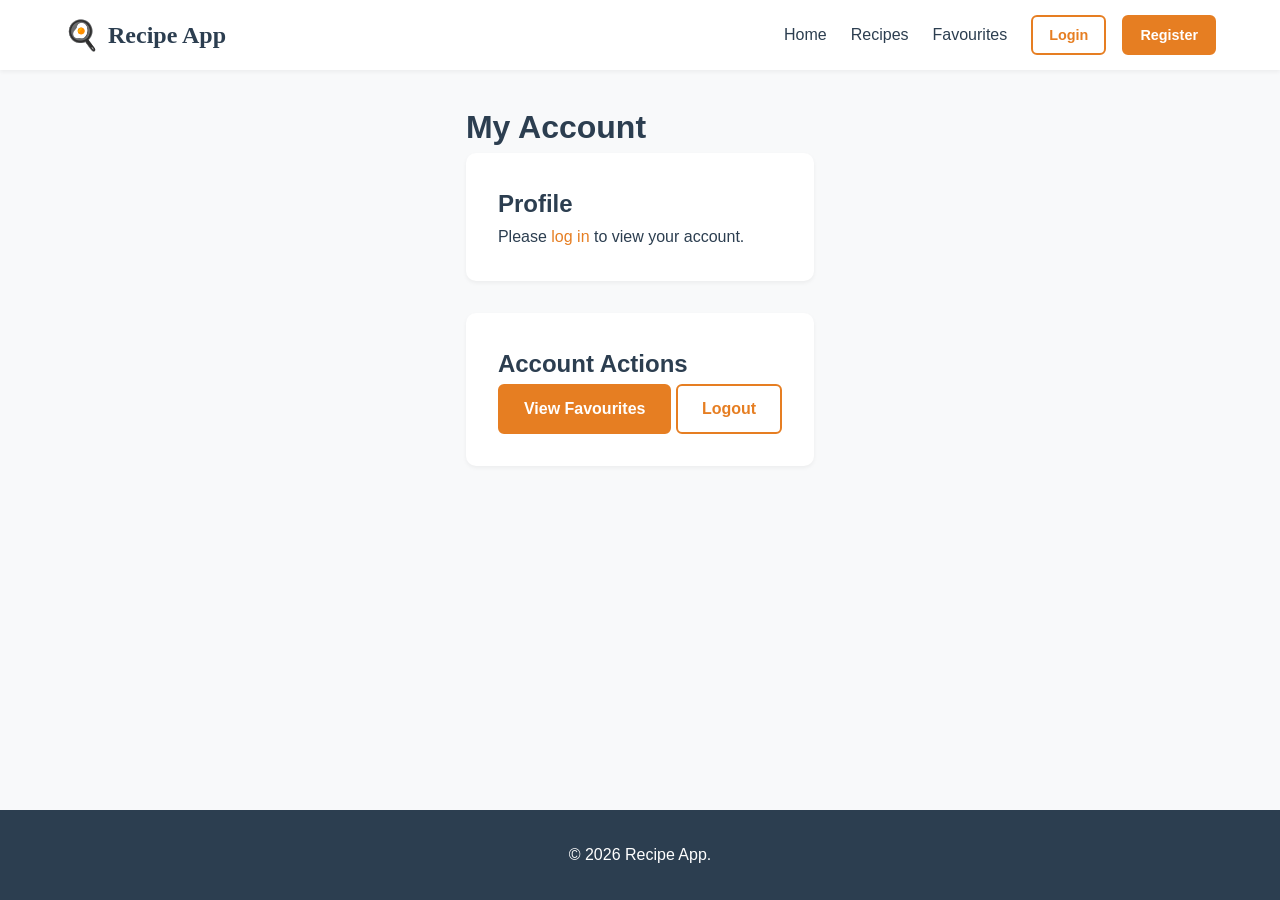
==== frontend/account.html @ 342a709a "added frontend" ====
<!DOCTYPE html>
<html lang="en">
<head>
    <meta charset="UTF-8">
    <meta name="viewport" content="width=device-width, initial-scale=1.0">
    <meta name="description" content="Your Recipe App account">
    <title>My Account - Recipe App</title>
    <link rel="stylesheet" href="css/style.css">
</head>
<body>
<a href="#main-content" class="skip-link">Skip to main content</a>

<header class="site-header" role="banner">
    <div class="container">
        <a href="index.html" class="logo">
            <span class="logo-icon">🍳</span>
            <span class="logo-text">Recipe App</span>
        </a>
        <button class="mobile-menu-btn" aria-expanded="false" aria-label="Toggle menu">☰</button>
        <nav class="main-nav">
            <a href="index.html" class="nav-link">Home</a>
            <a href="recipes.html" class="nav-link">Recipes</a>
            <a href="favourites.html" class="nav-link">Favourites</a>
            <div class="user-menu"></div>
        </nav>
    </div>
</header>

<main id="main-content" class="container" style="padding-top: var(--spacing-xl); padding-bottom: var(--spacing-xxl);">
    <h1>My Account</h1>

    <div class="card" style="padding: var(--spacing-xl); margin-bottom: var(--spacing-xl);">
        <h2>Profile</h2>
        <div id="profile-details">
            <!-- Populated by JavaScript if user is logged in -->
            <p>Please <a href="login.html">log in</a> to view your account.</p>
        </div>
    </div>

    <div class="card" style="padding: var(--spacing-xl);">
        <h2>Account Actions</h2>
        <a href="favourites.html" class="btn btn-primary">View Favourites</a>
        <button id="logout-btn" class="btn btn-outline">Logout</button>
    </div>
</main>

<footer class="site-footer" role="contentinfo">
    <div class="container">
        <p>&copy; 2026 Recipe App.</p>
    </div>
</footer>

<script src="js/app.js"></script>
<script>
    // Populate profile if logged in
    if (app.state.isAuthenticated) {
        const user = app.state.user;
        document.getElementById('profile-details').innerHTML = `
                <p><strong>Username:</strong> ${app.escapeHtml(user.username)}</p>
                <p><strong>Name:</strong> ${app.escapeHtml(user.full_name || 'Not set')}</p>
                <p><strong>Email:</strong> ${app.escapeHtml(user.email)}</p>
                <p><strong>Dietary Preference:</strong> ${app.escapeHtml(user.dietary_preference || 'None')}</p>
                <p><strong>Member since:</strong> ${app.formatDate(user.created_at || new Date())}</p>
            `;
    }
</script>
</body>
</html>
---- frontend/css/style.css ----
/* ============================================
   CSS Custom Properties (Design Tokens)
   ============================================ */
:root {
    /* Colors */
    --color-primary: #e67e22;
    --color-primary-dark: #d35400;
    --color-primary-light: #fdf2e9;
    --color-secondary: #2c3e50;
    --color-success: #27ae60;
    --color-error: #e74c3c;
    --color-warning: #f39c12;
    --color-bg: #f8f9fa;
    --color-white: #ffffff;
    --color-text: #2c3e50;
    --color-text-light: #7f8c8d;
    --color-border: #e1e8ed;

    /* Typography */
    --font-primary: -apple-system, BlinkMacSystemFont, 'Segoe UI', Roboto, Oxygen, Ubuntu, sans-serif;
    --font-heading: 'Georgia', 'Times New Roman', serif;

    /* Spacing */
    --spacing-xs: 0.25rem;
    --spacing-sm: 0.5rem;
    --spacing-md: 1rem;
    --spacing-lg: 1.5rem;
    --spacing-xl: 2rem;
    --spacing-xxl: 3rem;

    /* Shadows */
    --shadow-sm: 0 2px 4px rgba(0,0,0,0.05);
    --shadow-md: 0 4px 6px rgba(0,0,0,0.07);
    --shadow-lg: 0 10px 25px rgba(0,0,0,0.1);

    /* Border Radius */
    --radius-sm: 6px;
    --radius-md: 10px;
    --radius-lg: 16px;
    --radius-full: 50%;

    /* Transitions */
    --transition-fast: 150ms ease;
    --transition-base: 250ms ease;

    /* Layout */
    --max-width: 1200px;
    --header-height: 70px;
}

/* ============================================
   CSS Reset & Base Styles
   ============================================ */
*, *::before, *::after {
    box-sizing: border-box;
    margin: 0;
    padding: 0;
}

html {
    font-size: 16px;
    scroll-behavior: smooth;
}

body {
    font-family: var(--font-primary);
    background: var(--color-bg);
    color: var(--color-text);
    line-height: 1.6;
    min-height: 100vh;
    display: flex;
    flex-direction: column;
}

a {
    color: var(--color-primary);
    text-decoration: none;
    transition: color var(--transition-fast);
}

a:hover {
    color: var(--color-primary-dark);
}

img {
    max-width: 100%;
    height: auto;
}

/* ============================================
   Accessibility
   ============================================ */
.sr-only {
    position: absolute;
    width: 1px;
    height: 1px;
    padding: 0;
    margin: -1px;
    overflow: hidden;
    clip: rect(0,0,0,0);
    white-space: nowrap;
    border: 0;
}

.skip-link {
    position: absolute;
    top: -100%;
    left: var(--spacing-md);
    background: var(--color-secondary);
    color: var(--color-white);
    padding: var(--spacing-sm) var(--spacing-md);
    z-index: 1000;
    border-radius: 0 0 var(--radius-sm) var(--radius-sm);
    transition: top var(--transition-base);
}

.skip-link:focus {
    top: 0;
}

:focus-visible {
    outline: 3px solid var(--color-primary);
    outline-offset: 2px;
}

/* ============================================
   Layout Components
   ============================================ */
.container {
    max-width: var(--max-width);
    margin: 0 auto;
    padding: 0 var(--spacing-lg);
}

/* Header */
.site-header {
    background: var(--color-white);
    box-shadow: var(--shadow-sm);
    position: sticky;
    top: 0;
    z-index: 100;
    height: var(--header-height);
}

.site-header .container {
    display: flex;
    justify-content: space-between;
    align-items: center;
    height: 100%;
}

.logo {
    display: flex;
    align-items: center;
    gap: var(--spacing-sm);
}

.logo-icon {
    font-size: 1.8rem;
}

.logo-text {
    font-family: var(--font-heading);
    font-size: 1.5rem;
    color: var(--color-secondary);
    font-weight: 700;
}

.main-nav {
    display: flex;
    align-items: center;
    gap: var(--spacing-lg);
}

.nav-link {
    color: var(--color-text);
    font-weight: 500;
    padding: var(--spacing-sm) 0;
    position: relative;
    transition: color var(--transition-fast);
}

.nav-link:hover,
.nav-link.active {
    color: var(--color-primary);
    text-decoration: none;
}

.nav-link.active::after {
    content: '';
    position: absolute;
    bottom: -2px;
    left: 0;
    width: 100%;
    height: 3px;
    background: var(--color-primary);
    border-radius: 2px;
}

.user-menu {
    display: flex;
    align-items: center;
    gap: var(--spacing-md);
}

/* Mobile Menu */
.mobile-menu-btn {
    display: none;
    background: none;
    border: none;
    font-size: 1.5rem;
    cursor: pointer;
    padding: var(--spacing-sm);
}

/* Main Content */
.main-content {
    flex: 1;
    padding: var(--spacing-xl) 0;
}

/* Footer */
.site-footer {
    background: var(--color-secondary);
    color: var(--color-white);
    text-align: center;
    padding: var(--spacing-xl) var(--spacing-md);
    margin-top: auto;
}

.site-footer a {
    color: var(--color-primary-light);
}

/* ============================================
   Button System
   ============================================ */
.btn {
    display: inline-flex;
    align-items: center;
    justify-content: center;
    gap: var(--spacing-sm);
    padding: 0.75rem 1.5rem;
    border: 2px solid transparent;
    border-radius: var(--radius-sm);
    font-size: 1rem;
    font-weight: 600;
    cursor: pointer;
    transition: all var(--transition-fast);
    text-align: center;
    line-height: 1.4;
}

.btn:disabled {
    opacity: 0.6;
    cursor: not-allowed;
}

.btn-primary {
    background: var(--color-primary);
    color: var(--color-white);
    border-color: var(--color-primary);
}

.btn-primary:hover:not(:disabled) {
    background: var(--color-primary-dark);
    border-color: var(--color-primary-dark);
    transform: translateY(-1px);
}

.btn-secondary {
    background: var(--color-secondary);
    color: var(--color-white);
    border-color: var(--color-secondary);
}

.btn-outline {
    background: transparent;
    color: var(--color-primary);
    border-color: var(--color-primary);
}

.btn-outline:hover:not(:disabled) {
    background: var(--color-primary);
    color: var(--color-white);
}

.btn-ghost {
    background: transparent;
    color: var(--color-text);
    border-color: transparent;
}

.btn-sm {
    padding: 0.5rem 1rem;
    font-size: 0.9rem;
}

.btn-lg {
    padding: 1rem 2rem;
    font-size: 1.2rem;
}

.btn-block {
    width: 100%;
}

/* ============================================
   Form System
   ============================================ */
.form-group {
    margin-bottom: var(--spacing-lg);
}

.form-label {
    display: block;
    font-weight: 600;
    margin-bottom: var(--spacing-xs);
    color: var(--color-text);
}

.form-label-required::after {
    content: ' *';
    color: var(--color-error);
}

.form-input,
.form-select,
.form-textarea {
    width: 100%;
    padding: 0.75rem 1rem;
    border: 2px solid var(--color-border);
    border-radius: var(--radius-sm);
    font-size: 1rem;
    font-family: var(--font-primary);
    transition: border-color var(--transition-fast), box-shadow var(--transition-fast);
    background: var(--color-white);
}

.form-input:focus,
.form-select:focus,
.form-textarea:focus {
    outline: none;
    border-color: var(--color-primary);
    box-shadow: 0 0 0 3px var(--color-primary-light);
}

.form-input.error,
.form-select.error {
    border-color: var(--color-error);
}

.form-error-message {
    display: none;
    color: var(--color-error);
    font-size: 0.875rem;
    margin-top: var(--spacing-xs);
}

.form-error-message.visible {
    display: block;
}

.form-help {
    display: block;
    font-size: 0.85rem;
    color: var(--color-text-light);
    margin-top: var(--spacing-xs);
}

/* ============================================
   Cards System
   ============================================ */
.card {
    background: var(--color-white);
    border-radius: var(--radius-md);
    box-shadow: var(--shadow-sm);
    overflow: hidden;
    transition: transform var(--transition-base), box-shadow var(--transition-base);
}

.card:hover {
    transform: translateY(-4px);
    box-shadow: var(--shadow-lg);
}

.card-image {
    width: 100%;
    height: 200px;
    object-fit: cover;
    background: #e0e0e0;
}

.card-body {
    padding: var(--spacing-lg);
}

.card-title {
    font-size: 1.2rem;
    margin-bottom: var(--spacing-sm);
}

.card-title a {
    color: var(--color-secondary);
}

.card-meta {
    display: flex;
    flex-wrap: wrap;
    gap: var(--spacing-md);
    font-size: 0.9rem;
    color: var(--color-text-light);
    margin-bottom: var(--spacing-sm);
}

/* Recipe Grid */
.recipe-grid {
    display: grid;
    grid-template-columns: repeat(auto-fill, minmax(300px, 1fr));
    gap: var(--spacing-xl);
}

.recipe-list {
    display: flex;
    flex-direction: column;
    gap: var(--spacing-md);
}

.recipe-card-horizontal {
    display: grid;
    grid-template-columns: 250px 1fr;
}

.recipe-card-horizontal .card-image {
    height: 100%;
    min-height: 200px;
}

/* Difficulty Badges */
.badge {
    display: inline-block;
    padding: 0.25rem 0.75rem;
    border-radius: 20px;
    font-size: 0.8rem;
    font-weight: 600;
    text-transform: uppercase;
    letter-spacing: 0.5px;
}

.badge-easy { background: #d4edda; color: #155724; }
.badge-medium { background: #fff3cd; color: #856404; }
.badge-hard { background: #f8d7da; color: #721c24; }

/* Rating Stars */
.star-rating {
    color: #f39c12;
    font-size: 1.1rem;
}

.star-rating .empty {
    color: #ddd;
}

.rating-count {
    color: var(--color-text-light);
    font-size: 0.85rem;
    margin-left: var(--spacing-xs);
}

/* ============================================
   Alert/Toast System
   ============================================ */
.alert {
    padding: var(--spacing-md) var(--spacing-lg);
    border-radius: var(--radius-sm);
    margin-bottom: var(--spacing-lg);
    border-left: 4px solid;
}

.alert-success {
    background: #d4edda;
    border-color: var(--color-success);
    color: #155724;
}

.alert-error {
    background: #f8d7da;
    border-color: var(--color-error);
    color: #721c24;
}

.alert-info {
    background: #d1ecf1;
    border-color: #17a2b8;
    color: #0c5460;
}

.toast-container {
    position: fixed;
    bottom: var(--spacing-xl);
    right: var(--spacing-xl);
    z-index: 9999;
    display: flex;
    flex-direction: column;
    gap: var(--spacing-sm);
}

.toast {
    background: var(--color-white);
    padding: var(--spacing-md) var(--spacing-lg);
    border-radius: var(--radius-sm);
    box-shadow: var(--shadow-lg);
    border-left: 4px solid;
    animation: slideInRight 0.3s ease;
    max-width: 400px;
}

.toast-success { border-color: var(--color-success); }
.toast-error { border-color: var(--color-error); }
.toast-info { border-color: var(--color-primary); }

@keyframes slideInRight {
    from { transform: translateX(100%); opacity: 0; }
    to { transform: translateX(0); opacity: 1; }
}

/* ============================================
   Page Specific Styles
   ============================================ */

/* Hero Section */
.hero {
    background: linear-gradient(135deg, var(--color-primary-light) 0%, #fef9f3 100%);
    padding: var(--spacing-xxl) 0;
    text-align: center;
    margin-bottom: var(--spacing-xxl);
}

.hero-title {
    font-family: var(--font-heading);
    font-size: 3rem;
    color: var(--color-secondary);
    margin-bottom: var(--spacing-md);
}

.hero-subtitle {
    font-size: 1.25rem;
    color: var(--color-text-light);
    margin-bottom: var(--spacing-xl);
    max-width: 600px;
    margin-left: auto;
    margin-right: auto;
}

/* Search Section */
.search-section {
    background: var(--color-white);
    padding: var(--spacing-lg);
    border-radius: var(--radius-md);
    box-shadow: var(--shadow-sm);
    margin-bottom: var(--spacing-xl);
}

.search-form {
    display: grid;
    grid-template-columns: 1fr auto;
    gap: var(--spacing-md);
}

/* Recipe Detail */
.recipe-detail {
    display: grid;
    grid-template-columns: 1fr 350px;
    gap: var(--spacing-xl);
    align-items: start;
}

.recipe-hero-image {
    width: 100%;
    height: 400px;
    object-fit: cover;
    border-radius: var(--radius-md);
    background: #e0e0e0;
}

.recipe-info-grid {
    display: grid;
    grid-template-columns: repeat(4, 1fr);
    gap: var(--spacing-md);
    margin: var(--spacing-lg) 0;
}

.info-card {
    background: var(--color-white);
    padding: var(--spacing-md);
    text-align: center;
    border-radius: var(--radius-sm);
    box-shadow: var(--shadow-sm);
}

.info-label {
    display: block;
    font-size: 0.85rem;
    color: var(--color-text-light);
    text-transform: uppercase;
    letter-spacing: 0.5px;
}

.info-value {
    display: block;
    font-size: 1.5rem;
    font-weight: 700;
    color: var(--color-secondary);
}

/* Ingredients & Steps Sidebar */
.recipe-sidebar {
    position: sticky;
    top: calc(var(--header-height) + var(--spacing-xl));
}

.ingredients-list {
    list-style: none;
    background: var(--color-white);
    border-radius: var(--radius-md);
    box-shadow: var(--shadow-sm);
    overflow: hidden;
}

.ingredient-item {
    display: flex;
    justify-content: space-between;
    align-items: center;
    padding: var(--spacing-md) var(--spacing-lg);
    border-bottom: 1px solid var(--color-border);
}

.ingredient-item:last-child {
    border-bottom: none;
}

.ingredient-name {
    font-weight: 500;
}

.ingredient-amount {
    color: var(--color-text-light);
    font-size: 0.9rem;
}

.steps-list {
    counter-reset: step-counter;
}

.step-item {
    counter-increment: step-counter;
    padding: var(--spacing-md) 0;
    border-bottom: 1px solid var(--color-border);
    display: flex;
    gap: var(--spacing-md);
}

.step-number {
    display: flex;
    align-items: center;
    justify-content: center;
    width: 35px;
    height: 35px;
    background: var(--color-primary);
    color: var(--color-white);
    border-radius: var(--radius-full);
    font-weight: 700;
    flex-shrink: 0;
}

/* Favourite Button */
.fav-btn {
    font-size: 1.1rem;
    transition: all var(--transition-fast);
}

.fav-btn.is-favourite {
    color: #e91e63;
    border-color: #e91e63;
    background: #fce4ec;
}

/* Auth Pages */
.auth-page {
    max-width: 450px;
    margin: 0 auto;
    padding: var(--spacing-xxl) 0;
}

.auth-card {
    background: var(--color-white);
    padding: var(--spacing-xl);
    border-radius: var(--radius-md);
    box-shadow: var(--shadow-md);
}

.auth-title {
    text-align: center;
    margin-bottom: var(--spacing-xl);
    font-family: var(--font-heading);
}

/* Loading Spinner */
.spinner {
    display: inline-block;
    width: 20px;
    height: 20px;
    border: 3px solid rgba(255,255,255,0.3);
    border-radius: 50%;
    border-top-color: var(--color-white);
    animation: spin 0.6s linear infinite;
}

@keyframes spin {
    to { transform: rotate(360deg); }
}

/* Empty State */
.empty-state {
    text-align: center;
    padding: var(--spacing-xxl);
    color: var(--color-text-light);
}

.empty-state-icon {
    font-size: 4rem;
    margin-bottom: var(--spacing-md);
}

/* ============================================
   Responsive Design
   ============================================ */
@media (max-width: 1024px) {
    .recipe-detail {
        grid-template-columns: 1fr;
    }

    .recipe-sidebar {
        position: static;
    }
}

@media (max-width: 768px) {
    :root {
        --header-height: 60px;
    }

    .mobile-menu-btn {
        display: block;
    }

    .main-nav {
        display: none;
        position: absolute;
        top: var(--header-height);
        left: 0;
        right: 0;
        background: var(--color-white);
        flex-direction: column;
        padding: var(--spacing-lg);
        box-shadow: var(--shadow-md);
    }

    .main-nav.open {
        display: flex;
    }

    .hero-title {
        font-size: 2rem;
    }

    .recipe-grid {
        grid-template-columns: 1fr;
    }

    .recipe-card-horizontal {
        grid-template-columns: 1fr;
    }

    .recipe-card-horizontal .card-image {
        height: 200px;
    }

    .recipe-info-grid {
        grid-template-columns: repeat(2, 1fr);
    }

    .search-form {
        grid-template-columns: 1fr;
    }
}

@media (max-width: 480px) {
    .container {
        padding: 0 var(--spacing-md);
    }

    .recipe-info-grid {
        grid-template-columns: 1fr;
    }

    .recipe-hero-image {
        height: 250px;
    }
}
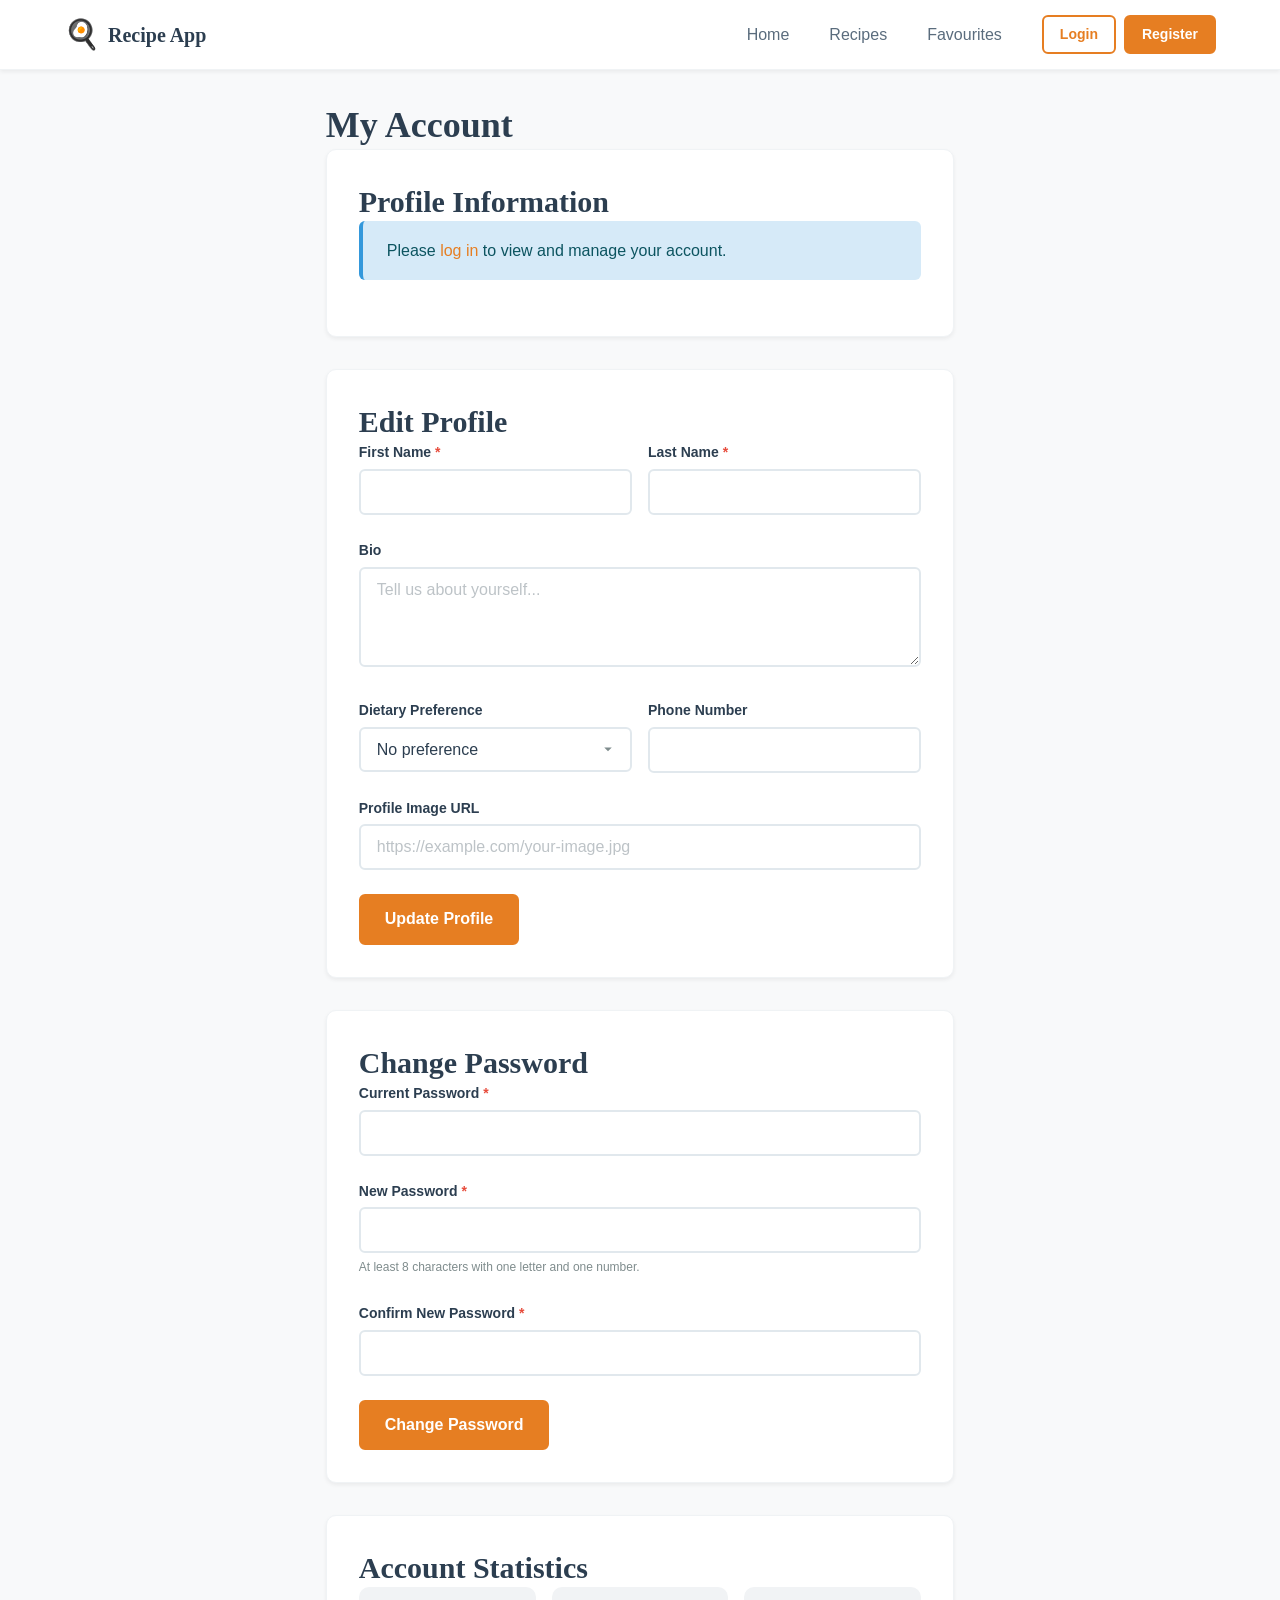
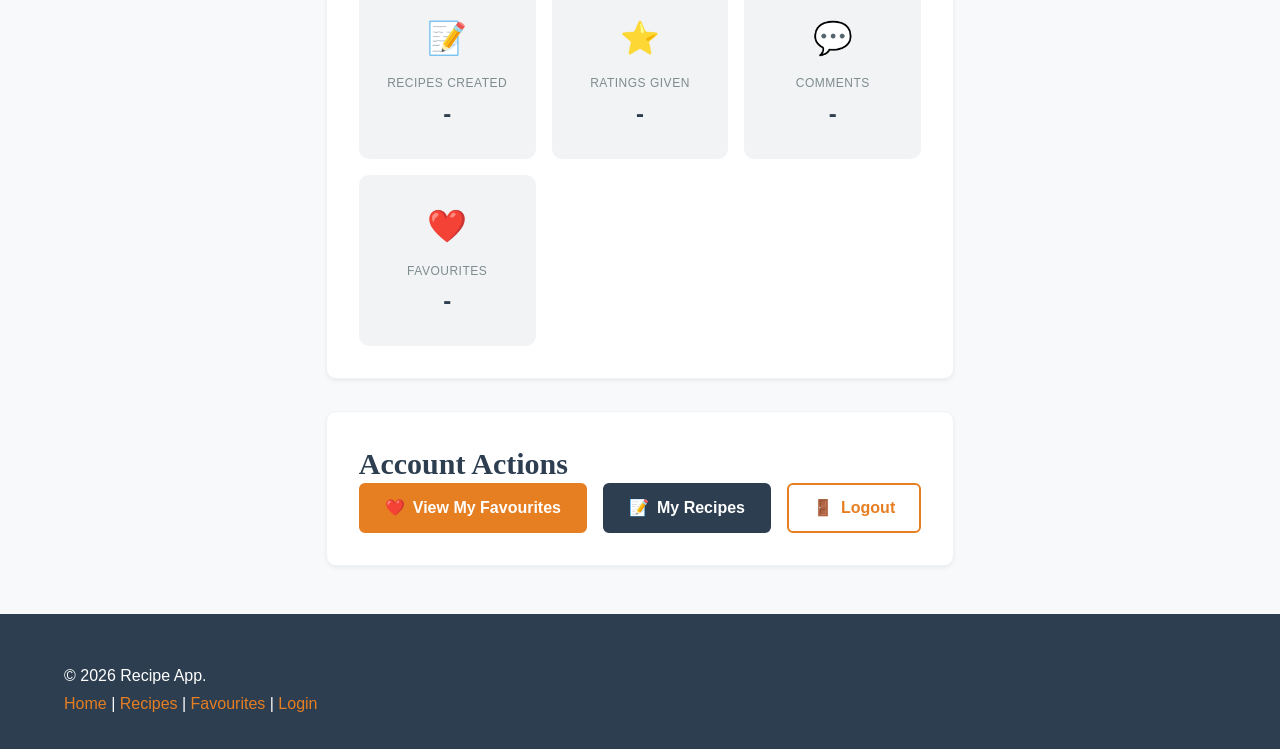
==== commit c142c647: "updated backend database and frontend modules" ====
--- a/frontend/account.html
+++ b/frontend/account.html
@@ -3,7 +3,7 @@
 <head>
     <meta charset="UTF-8">
     <meta name="viewport" content="width=device-width, initial-scale=1.0">
-    <meta name="description" content="Your Recipe App account">
+    <meta name="description" content="Manage your Recipe App account, profile, and preferences">
     <title>My Account - Recipe App</title>
     <link rel="stylesheet" href="css/style.css">
 </head>
@@ -29,40 +29,231 @@
 <main id="main-content" class="container" style="padding-top: var(--spacing-xl); padding-bottom: var(--spacing-xxl);">
     <h1>My Account</h1>
 
-    <div class="card" style="padding: var(--spacing-xl); margin-bottom: var(--spacing-xl);">
-        <h2>Profile</h2>
+    <!-- Profile Section -->
+    <section class="card" style="padding: var(--spacing-xl); margin-bottom: var(--spacing-xl);">
+        <h2>Profile Information</h2>
         <div id="profile-details">
             <!-- Populated by JavaScript if user is logged in -->
             <p>Please <a href="login.html">log in</a> to view your account.</p>
         </div>
-    </div>
-
-    <div class="card" style="padding: var(--spacing-xl);">
+    </section>
+
+    <!-- Edit Profile Form -->
+    <section class="card" style="padding: var(--spacing-xl); margin-bottom: var(--spacing-xl);">
+        <h2>Edit Profile</h2>
+        <form id="profile-form" novalidate>
+            <div class="form-row">
+                <div class="form-group">
+                    <label for="first_name" class="form-label form-label-required">First Name</label>
+                    <input type="text" id="first_name" name="first_name" class="form-input"
+                           required maxlength="50" autocomplete="given-name">
+                    <span id="first_name-error" class="form-error-message" role="alert"></span>
+                </div>
+                <div class="form-group">
+                    <label for="last_name" class="form-label form-label-required">Last Name</label>
+                    <input type="text" id="last_name" name="last_name" class="form-input"
+                           required maxlength="50" autocomplete="family-name">
+                    <span id="last_name-error" class="form-error-message" role="alert"></span>
+                </div>
+            </div>
+
+            <div class="form-group">
+                <label for="bio" class="form-label">Bio</label>
+                <textarea id="bio" name="bio" class="form-textarea" rows="4" maxlength="500"
+                          placeholder="Tell us about yourself..."></textarea>
+            </div>
+
+            <div class="form-row">
+                <div class="form-group">
+                    <label for="dietary_preference" class="form-label">Dietary Preference</label>
+                    <select id="dietary_preference" name="dietary_preference" class="form-select">
+                        <option value="None">No preference</option>
+                        <option value="Vegetarian">Vegetarian</option>
+                        <option value="Vegan">Vegan</option>
+                        <option value="Non-vegetarian">Non-vegetarian</option>
+                    </select>
+                </div>
+                <div class="form-group">
+                    <label for="phone_number" class="form-label">Phone Number</label>
+                    <input type="tel" id="phone_number" name="phone_number" class="form-input"
+                           maxlength="30" autocomplete="tel">
+                </div>
+            </div>
+
+            <div class="form-group">
+                <label for="profile_image_url" class="form-label">Profile Image URL</label>
+                <input type="url" id="profile_image_url" name="profile_image_url" class="form-input"
+                       maxlength="500" placeholder="https://example.com/your-image.jpg">
+            </div>
+
+            <button type="submit" class="btn btn-primary">Update Profile</button>
+        </form>
+    </section>
+
+    <!-- Change Password -->
+    <section class="card" style="padding: var(--spacing-xl); margin-bottom: var(--spacing-xl);">
+        <h2>Change Password</h2>
+        <form id="password-form" novalidate>
+            <div class="form-group">
+                <label for="current_password" class="form-label form-label-required">Current Password</label>
+                <input type="password" id="current_password" name="current_password" class="form-input"
+                       required autocomplete="current-password">
+                <span id="current_password-error" class="form-error-message" role="alert"></span>
+            </div>
+            <div class="form-group">
+                <label for="new_password" class="form-label form-label-required">New Password</label>
+                <input type="password" id="new_password" name="new_password" class="form-input"
+                       required minlength="8" autocomplete="new-password"
+                       aria-describedby="new-password-help">
+                <span id="new-password-help" class="form-help">At least 8 characters with one letter and one number.</span>
+                <span id="new_password-error" class="form-error-message" role="alert"></span>
+            </div>
+            <div class="form-group">
+                <label for="confirm_new_password" class="form-label form-label-required">Confirm New Password</label>
+                <input type="password" id="confirm_new_password" name="confirm_new_password" class="form-input"
+                       required autocomplete="new-password">
+                <span id="confirm_new_password-error" class="form-error-message" role="alert"></span>
+            </div>
+            <button type="submit" class="btn btn-primary">Change Password</button>
+        </form>
+    </section>
+
+    <!-- Account Stats -->
+    <section class="card" style="padding: var(--spacing-xl); margin-bottom: var(--spacing-xl);">
+        <h2>Account Statistics</h2>
+        <div id="account-stats" class="stats-grid">
+            <div class="stat-card">
+                <span class="stat-icon">📝</span>
+                <span class="stat-label">Recipes Created</span>
+                <span class="stat-value" id="stat-recipes">-</span>
+            </div>
+            <div class="stat-card">
+                <span class="stat-icon">⭐</span>
+                <span class="stat-label">Ratings Given</span>
+                <span class="stat-value" id="stat-ratings">-</span>
+            </div>
+            <div class="stat-card">
+                <span class="stat-icon">💬</span>
+                <span class="stat-label">Comments</span>
+                <span class="stat-value" id="stat-comments">-</span>
+            </div>
+            <div class="stat-card">
+                <span class="stat-icon">❤️</span>
+                <span class="stat-label">Favourites</span>
+                <span class="stat-value" id="stat-favourites">-</span>
+            </div>
+        </div>
+    </section>
+
+    <!-- Account Actions -->
+    <section class="card" style="padding: var(--spacing-xl);">
         <h2>Account Actions</h2>
-        <a href="favourites.html" class="btn btn-primary">View Favourites</a>
-        <button id="logout-btn" class="btn btn-outline">Logout</button>
-    </div>
+        <div class="action-buttons">
+            <a href="favourites.html" class="btn btn-primary">
+                <span>❤️</span> View My Favourites
+            </a>
+            <a href="recipes.html?author_id=me" class="btn btn-secondary" id="my-recipes-btn">
+                <span>📝</span> My Recipes
+            </a>
+            <button id="logout-btn" class="btn btn-outline">
+                <span>🚪</span> Logout
+            </button>
+        </div>
+    </section>
 </main>
 
 <footer class="site-footer" role="contentinfo">
     <div class="container">
-        <p>&copy; 2026 Recipe App.</p>
+        <p>&copy; <span id="current-year">2024</span> Recipe App.</p>
+        <nav aria-label="Footer navigation">
+            <a href="index.html">Home</a> |
+            <a href="recipes.html">Recipes</a> |
+            <a href="favourites.html">Favourites</a> |
+            <a href="login.html">Login</a>
+        </nav>
     </div>
 </footer>
 
 <script src="js/app.js"></script>
+<script src="js/auth.js"></script>
 <script>
-    // Populate profile if logged in
-    if (app.state.isAuthenticated) {
+    // Wait for app to initialize
+    document.addEventListener('DOMContentLoaded', async () => {
+        // Check authentication
+        if (!app.state.isAuthenticated) {
+            document.getElementById('profile-details').innerHTML = `
+                    <div class="alert alert-info">
+                        <p>Please <a href="login.html?redirect=account.html">log in</a> to view and manage your account.</p>
+                    </div>`;
+            return;
+        }
+
         const user = app.state.user;
+
+        // Populate profile details
         document.getElementById('profile-details').innerHTML = `
-                <p><strong>Username:</strong> ${app.escapeHtml(user.username)}</p>
-                <p><strong>Name:</strong> ${app.escapeHtml(user.full_name || 'Not set')}</p>
-                <p><strong>Email:</strong> ${app.escapeHtml(user.email)}</p>
-                <p><strong>Dietary Preference:</strong> ${app.escapeHtml(user.dietary_preference || 'None')}</p>
-                <p><strong>Member since:</strong> ${app.formatDate(user.created_at || new Date())}</p>
+                <div class="profile-header">
+                    <div class="profile-avatar">
+                        ${user.profile_image_url
+            ? `<img src="${app.escapeHtml(user.profile_image_url)}" alt="${app.escapeHtml(user.first_name || user.username)}" class="avatar-image">`
+            : '<span class="avatar-placeholder">👤</span>'}
+                    </div>
+                    <div class="profile-info">
+                        <h3>${app.escapeHtml(user.first_name)} ${app.escapeHtml(user.last_name)}</h3>
+                        <p class="profile-username">@${app.escapeHtml(user.username)}</p>
+                        ${user.role !== 'User' ? `<span class="badge badge-${user.role.toLowerCase()}">${user.role}</span>` : ''}
+                    </div>
+                </div>
+                <div class="profile-details-grid">
+                    <div class="detail-item">
+                        <strong>Email:</strong> ${app.escapeHtml(user.email)}
+                    </div>
+                    <div class="detail-item">
+                        <strong>Dietary Preference:</strong> ${app.escapeHtml(user.dietary_preference || 'None')}
+                    </div>
+                    <div class="detail-item">
+                        <strong>Phone:</strong> ${app.escapeHtml(user.phone_number || 'Not set')}
+                    </div>
+                    <div class="detail-item">
+                        <strong>Account Status:</strong>
+                        <span class="status-badge status-${(user.account_status || 'Active').toLowerCase()}">
+                            ${user.account_status || 'Active'}
+                        </span>
+                    </div>
+                    <div class="detail-item">
+                        <strong>Member since:</strong> ${app.formatDate(user.created_at)}
+                    </div>
+                    <div class="detail-item">
+                        <strong>Last Login:</strong> ${user.last_login ? app.formatDate(user.last_login) : 'N/A'}
+                    </div>
+                </div>
+                ${user.bio ? `<p class="profile-bio">${app.escapeHtml(user.bio)}</p>` : ''}
             `;
-    }
+
+        // Set my recipes link
+        const myRecipesBtn = document.getElementById('my-recipes-btn');
+        if (myRecipesBtn && user.id) {
+            myRecipesBtn.href = `recipes.html?author_id=${user.id}`;
+        }
+
+        // Load account stats
+        try {
+            const statsResponse = await app.apiRequest('profile.php?stats=true');
+            if (statsResponse.success) {
+                document.getElementById('stat-recipes').textContent = statsResponse.stats.recipe_count || 0;
+                document.getElementById('stat-ratings').textContent = statsResponse.stats.rating_count || 0;
+                document.getElementById('stat-comments').textContent = statsResponse.stats.comment_count || 0;
+                document.getElementById('stat-favourites').textContent = statsResponse.stats.favourite_count || 0;
+            }
+        } catch (error) {
+            console.error('Failed to load stats:', error);
+        }
+
+        // Setup password change form handler
+        if (typeof authManager !== 'undefined') {
+            authManager.setupPasswordChangeForm();
+        }
+    });
 </script>
 </body>
 </html>
--- a/frontend/css/style.css
+++ b/frontend/css/style.css
@@ -2,23 +2,60 @@
    CSS Custom Properties (Design Tokens)
    ============================================ */
 :root {
-    /* Colors */
+    /* Primary Palette */
     --color-primary: #e67e22;
     --color-primary-dark: #d35400;
+    --color-primary-darker: #a04000;
     --color-primary-light: #fdf2e9;
+    --color-primary-lighter: #fef9f5;
+
+    /* Secondary Palette */
     --color-secondary: #2c3e50;
+    --color-secondary-dark: #1a252f;
+    --color-secondary-light: #34495e;
+
+    /* Semantic Colors */
     --color-success: #27ae60;
+    --color-success-light: #d5f5e3;
     --color-error: #e74c3c;
+    --color-error-light: #fdedec;
     --color-warning: #f39c12;
+    --color-warning-light: #fef9e7;
+    --color-info: #3498db;
+    --color-info-light: #d6eaf8;
+
+    /* Neutrals */
     --color-bg: #f8f9fa;
+    --color-bg-alt: #f1f3f5;
     --color-white: #ffffff;
     --color-text: #2c3e50;
+    --color-text-medium: #5a6c7d;
     --color-text-light: #7f8c8d;
+    --color-text-lighter: #bdc3c7;
     --color-border: #e1e8ed;
+    --color-border-light: #f0f3f5;
+    --color-overlay: rgba(0, 0, 0, 0.5);
 
     /* Typography */
     --font-primary: -apple-system, BlinkMacSystemFont, 'Segoe UI', Roboto, Oxygen, Ubuntu, sans-serif;
     --font-heading: 'Georgia', 'Times New Roman', serif;
+    --font-mono: 'SF Mono', 'Fira Code', 'Fira Mono', 'Roboto Mono', monospace;
+
+    /* Font Sizes */
+    --text-xs: 0.75rem;
+    --text-sm: 0.875rem;
+    --text-base: 1rem;
+    --text-lg: 1.125rem;
+    --text-xl: 1.25rem;
+    --text-2xl: 1.5rem;
+    --text-3xl: 1.875rem;
+    --text-4xl: 2.25rem;
+
+    /* Font Weights */
+    --weight-normal: 400;
+    --weight-medium: 500;
+    --weight-semibold: 600;
+    --weight-bold: 700;
 
     /* Spacing */
     --spacing-xs: 0.25rem;
@@ -27,25 +64,34 @@
     --spacing-lg: 1.5rem;
     --spacing-xl: 2rem;
     --spacing-xxl: 3rem;
+    --spacing-3xl: 4rem;
 
     /* Shadows */
-    --shadow-sm: 0 2px 4px rgba(0,0,0,0.05);
-    --shadow-md: 0 4px 6px rgba(0,0,0,0.07);
-    --shadow-lg: 0 10px 25px rgba(0,0,0,0.1);
+    --shadow-xs: 0 1px 2px rgba(0,0,0,0.04);
+    --shadow-sm: 0 2px 4px rgba(0,0,0,0.06);
+    --shadow-md: 0 4px 8px rgba(0,0,0,0.08);
+    --shadow-lg: 0 10px 25px rgba(0,0,0,0.12);
+    --shadow-xl: 0 20px 40px rgba(0,0,0,0.15);
+    --shadow-inner: inset 0 2px 4px rgba(0,0,0,0.06);
 
     /* Border Radius */
+    --radius-xs: 4px;
     --radius-sm: 6px;
     --radius-md: 10px;
     --radius-lg: 16px;
+    --radius-xl: 24px;
     --radius-full: 50%;
 
     /* Transitions */
     --transition-fast: 150ms ease;
     --transition-base: 250ms ease;
+    --transition-slow: 350ms ease;
 
     /* Layout */
     --max-width: 1200px;
+    --max-width-narrow: 800px;
     --header-height: 70px;
+    --header-height-mobile: 60px;
 }
 
 /* ============================================
@@ -60,16 +106,19 @@
 html {
     font-size: 16px;
     scroll-behavior: smooth;
+    -webkit-text-size-adjust: 100%;
 }
 
 body {
     font-family: var(--font-primary);
     background: var(--color-bg);
     color: var(--color-text);
-    line-height: 1.6;
+    line-height: 1.7;
     min-height: 100vh;
     display: flex;
     flex-direction: column;
+    -webkit-font-smoothing: antialiased;
+    -moz-osx-font-smoothing: grayscale;
 }
 
 a {
@@ -85,7 +134,23 @@
 img {
     max-width: 100%;
     height: auto;
-}
+    display: block;
+}
+
+ul, ol {
+    list-style-position: inside;
+}
+
+h1, h2, h3, h4, h5, h6 {
+    font-family: var(--font-heading);
+    line-height: 1.3;
+    color: var(--color-secondary);
+}
+
+h1 { font-size: var(--text-4xl); }
+h2 { font-size: var(--text-3xl); }
+h3 { font-size: var(--text-2xl); }
+h4 { font-size: var(--text-xl); }
 
 /* ============================================
    Accessibility
@@ -112,6 +177,7 @@
     z-index: 1000;
     border-radius: 0 0 var(--radius-sm) var(--radius-sm);
     transition: top var(--transition-base);
+    font-weight: var(--weight-semibold);
 }
 
 .skip-link:focus {
@@ -121,6 +187,16 @@
 :focus-visible {
     outline: 3px solid var(--color-primary);
     outline-offset: 2px;
+}
+
+/* Reduced motion preference */
+@media (prefers-reduced-motion: reduce) {
+    *, *::before, *::after {
+        animation-duration: 0.01ms !important;
+        animation-iteration-count: 1 !important;
+        transition-duration: 0.01ms !important;
+        scroll-behavior: auto !important;
+    }
 }
 
 /* ============================================
@@ -132,7 +208,56 @@
     padding: 0 var(--spacing-lg);
 }
 
-/* Header */
+.container-narrow {
+    max-width: var(--max-width-narrow);
+    margin: 0 auto;
+    padding: 0 var(--spacing-lg);
+}
+
+.section-spacing {
+    padding: var(--spacing-xxl) 0;
+}
+
+.section-header {
+    display: flex;
+    justify-content: space-between;
+    align-items: center;
+    margin-bottom: var(--spacing-xl);
+}
+
+.section-header h2 {
+    margin-bottom: 0;
+}
+
+.section-subtitle {
+    color: var(--color-text-light);
+    font-size: var(--text-base);
+    display: block;
+    margin-top: var(--spacing-xs);
+}
+
+.see-all-link {
+    font-weight: var(--weight-semibold);
+    font-size: var(--text-sm);
+}
+
+/* Page Header */
+.page-header {
+    display: flex;
+    justify-content: space-between;
+    align-items: center;
+    margin-bottom: var(--spacing-xl);
+    flex-wrap: wrap;
+    gap: var(--spacing-md);
+}
+
+.page-header h1 {
+    margin-bottom: 0;
+}
+
+/* ============================================
+   Header & Navigation
+   ============================================ */
 .site-header {
     background: var(--color-white);
     box-shadow: var(--shadow-sm);
@@ -140,6 +265,7 @@
     top: 0;
     z-index: 100;
     height: var(--header-height);
+    border-bottom: 1px solid var(--color-border-light);
 }
 
 .site-header .container {
@@ -153,55 +279,196 @@
     display: flex;
     align-items: center;
     gap: var(--spacing-sm);
+    text-decoration: none;
+    color: var(--color-secondary);
+}
+
+.logo:hover {
+    color: var(--color-secondary);
+    text-decoration: none;
 }
 
 .logo-icon {
     font-size: 1.8rem;
+    line-height: 1;
 }
 
 .logo-text {
     font-family: var(--font-heading);
-    font-size: 1.5rem;
-    color: var(--color-secondary);
-    font-weight: 700;
-}
-
+    font-size: var(--text-xl);
+    font-weight: var(--weight-bold);
+}
+
+/* Main Navigation */
 .main-nav {
     display: flex;
     align-items: center;
-    gap: var(--spacing-lg);
+    gap: var(--spacing-sm);
 }
 
 .nav-link {
-    color: var(--color-text);
-    font-weight: 500;
-    padding: var(--spacing-sm) 0;
+    color: var(--color-text-medium);
+    font-weight: var(--weight-medium);
+    padding: var(--spacing-sm) var(--spacing-md);
     position: relative;
     transition: color var(--transition-fast);
-}
-
-.nav-link:hover,
+    border-radius: var(--radius-sm);
+    white-space: nowrap;
+}
+
+.nav-link:hover {
+    color: var(--color-primary);
+    text-decoration: none;
+    background: var(--color-primary-light);
+}
+
 .nav-link.active {
     color: var(--color-primary);
-    text-decoration: none;
+    font-weight: var(--weight-semibold);
 }
 
 .nav-link.active::after {
     content: '';
     position: absolute;
     bottom: -2px;
-    left: 0;
-    width: 100%;
+    left: 50%;
+    transform: translateX(-50%);
+    width: 60%;
     height: 3px;
     background: var(--color-primary);
     border-radius: 2px;
 }
 
+/* User Menu */
 .user-menu {
     display: flex;
     align-items: center;
-    gap: var(--spacing-md);
-}
+    gap: var(--spacing-sm);
+    margin-left: var(--spacing-md);
+}
+
+/* User Dropdown */
+.user-dropdown {
+    position: relative;
+}
+
+.user-dropdown-btn {
+    display: flex;
+    align-items: center;
+    gap: var(--spacing-sm);
+    background: none;
+    border: none;
+    cursor: pointer;
+    font-family: var(--font-primary);
+    font-size: var(--text-base);
+    color: var(--color-text);
+    padding: var(--spacing-sm) var(--spacing-md);
+    border-radius: var(--radius-sm);
+    transition: background var(--transition-fast);
+}
+
+.user-dropdown-btn:hover {
+    background: var(--color-bg-alt);
+}
+
+.user-avatar {
+    width: 32px;
+    height: 32px;
+    border-radius: var(--radius-full);
+    background: var(--color-primary-light);
+    display: flex;
+    align-items: center;
+    justify-content: center;
+    font-size: 1.2rem;
+    overflow: hidden;
+}
+
+.user-avatar img {
+    width: 100%;
+    height: 100%;
+    object-fit: cover;
+}
+
+.avatar-placeholder {
+    font-size: 1.5rem;
+}
+
+.user-dropdown-menu {
+    display: none;
+    position: absolute;
+    top: 100%;
+    right: 0;
+    min-width: 220px;
+    background: var(--color-white);
+    border-radius: var(--radius-md);
+    box-shadow: var(--shadow-lg);
+    border: 1px solid var(--color-border);
+    padding: var(--spacing-sm);
+    z-index: 200;
+    margin-top: var(--spacing-sm);
+}
+
+.user-dropdown-menu.open {
+    display: block;
+    animation: fadeInDown 0.2s ease;
+}
+
+.user-dropdown-menu a,
+.user-dropdown-menu button {
+    display: flex;
+    align-items: center;
+    gap: var(--spacing-sm);
+    width: 100%;
+    padding: var(--spacing-sm) var(--spacing-md);
+    border: none;
+    background: none;
+    color: var(--color-text);
+    font-size: var(--text-sm);
+    cursor: pointer;
+    border-radius: var(--radius-xs);
+    transition: background var(--transition-fast);
+    text-align: left;
+}
+
+.user-dropdown-menu a:hover,
+.user-dropdown-menu button:hover {
+    background: var(--color-bg-alt);
+    color: var(--color-primary);
+    text-decoration: none;
+}
+
+.user-dropdown-menu hr {
+    border: none;
+    border-top: 1px solid var(--color-border);
+    margin: var(--spacing-xs) 0;
+}
+
+.dropdown-item.logout-item {
+    color: var(--color-error);
+}
+
+/* Badges */
+.badge {
+    display: inline-block;
+    padding: 0.2rem 0.6rem;
+    border-radius: 20px;
+    font-size: 0.7rem;
+    font-weight: var(--weight-bold);
+    text-transform: uppercase;
+    letter-spacing: 0.5px;
+    vertical-align: middle;
+}
+
+.badge-easy { background: #d4edda; color: #155724; }
+.badge-medium { background: #fff3cd; color: #856404; }
+.badge-hard { background: #f8d7da; color: #721c24; }
+
+.badge-admin { background: #f8d7da; color: #721c24; }
+.badge-moderator { background: #fff3cd; color: #856404; }
+.badge-chef { background: #d1ecf1; color: #0c5460; }
+.badge-user { background: #e8e8e8; color: #555; }
+
+.badge-featured { background: #fff3cd; color: #856404; font-size: 0.75rem; }
 
 /* Mobile Menu */
 .mobile-menu-btn {
@@ -211,25 +478,65 @@
     font-size: 1.5rem;
     cursor: pointer;
     padding: var(--spacing-sm);
+    color: var(--color-text);
+    line-height: 1;
 }
 
 /* Main Content */
-.main-content {
+main {
     flex: 1;
-    padding: var(--spacing-xl) 0;
-}
-
-/* Footer */
+}
+
+/* ============================================
+   Footer
+   ============================================ */
 .site-footer {
     background: var(--color-secondary);
     color: var(--color-white);
+    padding: var(--spacing-xxl) var(--spacing-md) var(--spacing-xl);
+    margin-top: auto;
+}
+
+.footer-content {
+    display: grid;
+    grid-template-columns: 2fr 1fr 1fr;
+    gap: var(--spacing-xl);
+    margin-bottom: var(--spacing-xl);
+}
+
+.footer-section h4 {
+    color: var(--color-white);
+    margin-bottom: var(--spacing-md);
+    font-family: var(--font-heading);
+}
+
+.footer-section p {
+    color: var(--color-text-lighter);
+    font-size: var(--text-sm);
+}
+
+.footer-section nav {
+    display: flex;
+    flex-direction: column;
+    gap: var(--spacing-xs);
+}
+
+.footer-section a {
+    color: var(--color-text-lighter);
+    font-size: var(--text-sm);
+    transition: color var(--transition-fast);
+}
+
+.footer-section a:hover {
+    color: var(--color-primary-light);
+}
+
+.footer-bottom {
+    border-top: 1px solid rgba(255,255,255,0.1);
+    padding-top: var(--spacing-lg);
     text-align: center;
-    padding: var(--spacing-xl) var(--spacing-md);
-    margin-top: auto;
-}
-
-.site-footer a {
-    color: var(--color-primary-light);
+    color: var(--color-text-lighter);
+    font-size: var(--text-sm);
 }
 
 /* ============================================
@@ -243,17 +550,21 @@
     padding: 0.75rem 1.5rem;
     border: 2px solid transparent;
     border-radius: var(--radius-sm);
-    font-size: 1rem;
-    font-weight: 600;
+    font-size: var(--text-base);
+    font-weight: var(--weight-semibold);
     cursor: pointer;
     transition: all var(--transition-fast);
     text-align: center;
     line-height: 1.4;
+    font-family: var(--font-primary);
+    text-decoration: none;
+    white-space: nowrap;
 }
 
 .btn:disabled {
     opacity: 0.6;
     cursor: not-allowed;
+    pointer-events: none;
 }
 
 .btn-primary {
@@ -266,6 +577,14 @@
     background: var(--color-primary-dark);
     border-color: var(--color-primary-dark);
     transform: translateY(-1px);
+    box-shadow: var(--shadow-md);
+    color: var(--color-white);
+    text-decoration: none;
+}
+
+.btn-primary:active:not(:disabled) {
+    transform: translateY(0);
+    box-shadow: var(--shadow-sm);
 }
 
 .btn-secondary {
@@ -274,6 +593,13 @@
     border-color: var(--color-secondary);
 }
 
+.btn-secondary:hover:not(:disabled) {
+    background: var(--color-secondary-dark);
+    border-color: var(--color-secondary-dark);
+    color: var(--color-white);
+    text-decoration: none;
+}
+
 .btn-outline {
     background: transparent;
     color: var(--color-primary);
@@ -283,40 +609,78 @@
 .btn-outline:hover:not(:disabled) {
     background: var(--color-primary);
     color: var(--color-white);
+    text-decoration: none;
 }
 
 .btn-ghost {
     background: transparent;
+    color: var(--color-text-medium);
+    border-color: transparent;
+}
+
+.btn-ghost:hover:not(:disabled) {
+    background: var(--color-bg-alt);
     color: var(--color-text);
-    border-color: transparent;
+    text-decoration: none;
+}
+
+.btn-danger {
+    background: var(--color-error);
+    color: var(--color-white);
+    border-color: var(--color-error);
+}
+
+.btn-danger:hover:not(:disabled) {
+    background: #c0392b;
+    border-color: #c0392b;
+    color: var(--color-white);
 }
 
 .btn-sm {
     padding: 0.5rem 1rem;
-    font-size: 0.9rem;
+    font-size: var(--text-sm);
 }
 
 .btn-lg {
     padding: 1rem 2rem;
-    font-size: 1.2rem;
+    font-size: var(--text-lg);
 }
 
 .btn-block {
     width: 100%;
+    display: flex;
+}
+
+.btn-icon {
+    padding: 0.5rem;
+    border-radius: var(--radius-full);
 }
 
 /* ============================================
    Form System
    ============================================ */
+.form-row {
+    display: grid;
+    grid-template-columns: 1fr 1fr;
+    gap: var(--spacing-md);
+}
+
+@media (max-width: 480px) {
+    .form-row {
+        grid-template-columns: 1fr;
+    }
+}
+
 .form-group {
     margin-bottom: var(--spacing-lg);
 }
 
 .form-label {
     display: block;
-    font-weight: 600;
+    font-weight: var(--weight-semibold);
     margin-bottom: var(--spacing-xs);
     color: var(--color-text);
+    font-size: var(--text-sm);
 }
 
 .form-label-required::after {
@@ -331,10 +695,22 @@
     padding: 0.75rem 1rem;
     border: 2px solid var(--color-border);
     border-radius: var(--radius-sm);
-    font-size: 1rem;
+    font-size: var(--text-base);
     font-family: var(--font-primary);
     transition: border-color var(--transition-fast), box-shadow var(--transition-fast);
     background: var(--color-white);
+    color: var(--color-text);
+}
+
+.form-input::placeholder,
+.form-textarea::placeholder {
+    color: var(--color-text-lighter);
+}
+
+.form-input:hover,
+.form-select:hover,
+.form-textarea:hover {
+    border-color: var(--color-text-lighter);
 }
 
 .form-input:focus,
@@ -346,26 +722,131 @@
 }
 
 .form-input.error,
-.form-select.error {
+.form-select.error,
+.form-textarea.error {
     border-color: var(--color-error);
+    background: var(--color-error-light);
+}
+
+.form-input.success {
+    border-color: var(--color-success);
+    background: var(--color-success-light);
+}
+
+.form-textarea {
+    min-height: 100px;
+    resize: vertical;
+}
+
+.form-select {
+    cursor: pointer;
+    appearance: none;
+    background-image: url("data:image/svg+xml,%3Csvg xmlns='http://www.w3.org/2000/svg' width='12' height='12' fill='%237f8c8d' viewBox='0 0 16 16'%3E%3Cpath d='M8 11L3 6h10z'/%3E%3C/svg%3E");
+    background-repeat: no-repeat;
+    background-position: right 1rem center;
+    padding-right: 2.5rem;
 }
 
 .form-error-message {
     display: none;
     color: var(--color-error);
-    font-size: 0.875rem;
+    font-size: var(--text-xs);
     margin-top: var(--spacing-xs);
+    font-weight: var(--weight-medium);
 }
 
 .form-error-message.visible {
     display: block;
+    animation: fadeIn 0.2s ease;
 }
 
 .form-help {
     display: block;
-    font-size: 0.85rem;
+    font-size: var(--text-xs);
     color: var(--color-text-light);
     margin-top: var(--spacing-xs);
+}
+
+.form-summary {
+    margin-bottom: var(--spacing-lg);
+    animation: slideDown 0.3s ease;
+}
+
+/* Checkbox & Radio Labels */
+.checkbox-label {
+    display: flex;
+    align-items: center;
+    gap: var(--spacing-sm);
+    cursor: pointer;
+    font-size: var(--text-sm);
+}
+
+.checkbox-label input[type="checkbox"],
+.checkbox-label input[type="radio"] {
+    width: 18px;
+    height: 18px;
+    cursor: pointer;
+    accent-color: var(--color-primary);
+}
+
+.checkbox-grid {
+    display: grid;
+    grid-template-columns: repeat(auto-fill, minmax(180px, 1fr));
+    gap: var(--spacing-sm);
+}
+
+/* Form Options */
+.form-options {
+    display: flex;
+    justify-content: space-between;
+    align-items: center;
+}
+
+.forgot-password {
+    font-size: var(--text-sm);
+    color: var(--color-text-light);
+}
+
+/* Search Input Group */
+.search-input-group {
+    display: flex;
+    gap: var(--spacing-sm);
+    margin-bottom: var(--spacing-md);
+}
+
+.search-input-lg {
+    font-size: var(--text-lg);
+    padding: 1rem 1.5rem;
+}
+
+/* Search Filters */
+.search-filters {
+    display: flex;
+    flex-wrap: wrap;
+    gap: var(--spacing-sm);
+    margin-top: var(--spacing-md);
+}
+
+.filter-group {
+    flex: 1;
+    min-width: 150px;
+}
+
+.filter-label {
+    display: block;
+    font-size: var(--text-xs);
+    font-weight: var(--weight-semibold);
+    color: var(--color-text-light);
+    margin-bottom: var(--spacing-xs);
+    text-transform: uppercase;
+    letter-spacing: 0.5px;
+}
+
+.filter-actions {
+    display: flex;
+    gap: var(--spacing-sm);
+    margin-top: var(--spacing-md);
+    justify-content: flex-end;
 }
 
 /* ============================================
@@ -377,18 +858,34 @@
     box-shadow: var(--shadow-sm);
     overflow: hidden;
     transition: transform var(--transition-base), box-shadow var(--transition-base);
+    border: 1px solid var(--color-border-light);
 }
 
 .card:hover {
-    transform: translateY(-4px);
-    box-shadow: var(--shadow-lg);
+    transform: translateY(-2px);
+    box-shadow: var(--shadow-md);
 }
 
 .card-image {
     width: 100%;
     height: 200px;
-    object-fit: cover;
-    background: #e0e0e0;
+    background-size: cover;
+    background-position: center;
+    background-color: var(--color-bg-alt);
+    position: relative;
+}
+
+.card-image-link {
+    display: block;
+    overflow: hidden;
+}
+
+.card-image-link .card-image {
+    transition: transform var(--transition-slow);
+}
+
+.card-image-link:hover .card-image {
+    transform: scale(1.05);
 }
 
 .card-body {
@@ -396,21 +893,37 @@
 }
 
 .card-title {
-    font-size: 1.2rem;
+    font-size: var(--text-lg);
     margin-bottom: var(--spacing-sm);
+    font-family: var(--font-heading);
 }
 
 .card-title a {
     color: var(--color-secondary);
 }
 
+.card-title a:hover {
+    color: var(--color-primary);
+    text-decoration: none;
+}
+
 .card-meta {
     display: flex;
     flex-wrap: wrap;
-    gap: var(--spacing-md);
-    font-size: 0.9rem;
+    gap: var(--spacing-sm);
+    font-size: var(--text-sm);
     color: var(--color-text-light);
     margin-bottom: var(--spacing-sm);
+    align-items: center;
+}
+
+.card-footer {
+    display: flex;
+    justify-content: space-between;
+    align-items: center;
+    margin-top: var(--spacing-md);
+    padding-top: var(--spacing-md);
+    border-top: 1px solid var(--color-border-light);
 }
 
 /* Recipe Grid */
@@ -436,39 +949,126 @@
     min-height: 200px;
 }
 
-/* Difficulty Badges */
-.badge {
-    display: inline-block;
+.recipe-card-compact .card-image {
+    height: 160px;
+}
+
+.recipe-card-compact .card-body {
+    padding: var(--spacing-md);
+}
+
+/* Featured Badge */
+.featured-badge {
+    position: absolute;
+    top: var(--spacing-sm);
+    right: var(--spacing-sm);
+    background: var(--color-warning);
+    color: var(--color-white);
     padding: 0.25rem 0.75rem;
-    border-radius: 20px;
-    font-size: 0.8rem;
-    font-weight: 600;
-    text-transform: uppercase;
-    letter-spacing: 0.5px;
-}
-
-.badge-easy { background: #d4edda; color: #155724; }
-.badge-medium { background: #fff3cd; color: #856404; }
-.badge-hard { background: #f8d7da; color: #721c24; }
-
-/* Rating Stars */
+    border-radius: var(--radius-xl);
+    font-size: var(--text-xs);
+    font-weight: var(--weight-bold);
+}
+
+.fav-indicator {
+    color: #e91e63;
+    font-size: 1.2rem;
+}
+
+/* ============================================
+   Star Rating Styles
+   ============================================ */
 .star-rating {
     color: #f39c12;
     font-size: 1.1rem;
-}
-
-.star-rating .empty {
-    color: #ddd;
+    letter-spacing: 1px;
+}
+
+.star-rating-container {
+    margin-bottom: var(--spacing-sm);
 }
 
 .rating-count {
     color: var(--color-text-light);
-    font-size: 0.85rem;
+    font-size: var(--text-sm);
     margin-left: var(--spacing-xs);
 }
 
-/* ============================================
-   Alert/Toast System
+.no-ratings {
+    font-size: var(--text-sm);
+    color: var(--color-text-lighter);
+    margin-bottom: var(--spacing-sm);
+}
+
+/* Star Rating Input */
+.stars-input {
+    display: flex;
+    flex-direction: row-reverse;
+    gap: 2px;
+}
+
+.stars-input input {
+    display: none;
+}
+
+.stars-input label {
+    font-size: 2rem;
+    color: var(--color-border);
+    cursor: pointer;
+    transition: color var(--transition-fast);
+}
+
+.stars-input label:hover,
+.stars-input label:hover ~ label,
+.stars-input input:checked ~ label {
+    color: #f39c12;
+}
+
+/* Rating Display */
+.rating-display {
+    display: flex;
+    align-items: center;
+    gap: var(--spacing-sm);
+    margin-bottom: var(--spacing-md);
+}
+
+.rating-number {
+    font-size: 2.5rem;
+    font-weight: var(--weight-bold);
+    color: var(--color-secondary);
+    line-height: 1;
+}
+
+/* Rating Breakdown Bars */
+.rating-breakdown {
+    margin-top: var(--spacing-md);
+}
+
+.rating-bar {
+    display: flex;
+    align-items: center;
+    gap: var(--spacing-sm);
+    margin-bottom: var(--spacing-xs);
+    font-size: var(--text-sm);
+}
+
+.rating-bar .bar {
+    flex: 1;
+    height: 8px;
+    background: var(--color-bg-alt);
+    border-radius: var(--radius-xs);
+    overflow: hidden;
+}
+
+.rating-bar .bar-fill {
+    height: 100%;
+    background: #f39c12;
+    border-radius: var(--radius-xs);
+    transition: width var(--transition-slow);
+}
+
+/* ============================================
+   Alert & Toast System
    ============================================ */
 .alert {
     padding: var(--spacing-md) var(--spacing-lg);
@@ -478,23 +1078,30 @@
 }
 
 .alert-success {
-    background: #d4edda;
+    background: var(--color-success-light);
     border-color: var(--color-success);
     color: #155724;
 }
 
 .alert-error {
-    background: #f8d7da;
+    background: var(--color-error-light);
     border-color: var(--color-error);
     color: #721c24;
 }
 
 .alert-info {
-    background: #d1ecf1;
-    border-color: #17a2b8;
+    background: var(--color-info-light);
+    border-color: var(--color-info);
     color: #0c5460;
 }
 
+.alert-warning {
+    background: var(--color-warning-light);
+    border-color: var(--color-warning);
+    color: #856404;
+}
+
+/* Toast Container */
 .toast-container {
     position: fixed;
     bottom: var(--spacing-xl);
@@ -503,6 +1110,7 @@
     display: flex;
     flex-direction: column;
     gap: var(--spacing-sm);
+    max-width: 400px;
 }
 
 .toast {
@@ -512,82 +1120,334 @@
     box-shadow: var(--shadow-lg);
     border-left: 4px solid;
     animation: slideInRight 0.3s ease;
-    max-width: 400px;
+    display: flex;
+    align-items: center;
+    gap: var(--spacing-sm);
+    opacity: 0;
+    transform: translateX(100%);
+    transition: all var(--transition-base);
+}
+
+.toast-visible {
+    opacity: 1;
+    transform: translateX(0);
 }
 
 .toast-success { border-color: var(--color-success); }
 .toast-error { border-color: var(--color-error); }
-.toast-info { border-color: var(--color-primary); }
-
-@keyframes slideInRight {
-    from { transform: translateX(100%); opacity: 0; }
-    to { transform: translateX(0); opacity: 1; }
-}
-
-/* ============================================
-   Page Specific Styles
-   ============================================ */
-
-/* Hero Section */
+.toast-warning { border-color: var(--color-warning); }
+.toast-info { border-color: var(--color-info); }
+
+.toast-icon { font-size: 1.2rem; flex-shrink: 0; }
+.toast-message { flex: 1; font-size: var(--text-sm); }
+.toast-close {
+    background: none; border: none; cursor: pointer;
+    font-size: 1.2rem; color: var(--color-text-light);
+    padding: 0; line-height: 1;
+}
+
+/* ============================================
+   Loading States
+   ============================================ */
+.loading-state {
+    text-align: center;
+    padding: var(--spacing-xxl);
+    color: var(--color-text-light);
+}
+
+.spinner {
+    display: inline-block;
+    width: 40px;
+    height: 40px;
+    border: 4px solid var(--color-border);
+    border-radius: 50%;
+    border-top-color: var(--color-primary);
+    animation: spin 0.8s linear infinite;
+    margin-bottom: var(--spacing-md);
+}
+
+.spinner-sm {
+    width: 20px;
+    height: 20px;
+    border-width: 2px;
+}
+
+.spinner-white {
+    border-color: rgba(255,255,255,0.3);
+    border-top-color: var(--color-white);
+}
+
+/* ============================================
+   Empty & Error States
+   ============================================ */
+.empty-state {
+    text-align: center;
+    padding: var(--spacing-3xl) var(--spacing-xl);
+    color: var(--color-text-light);
+}
+
+.empty-state-icon {
+    font-size: 4rem;
+    margin-bottom: var(--spacing-lg);
+    display: block;
+}
+
+.empty-state h3 {
+    margin-bottom: var(--spacing-sm);
+    color: var(--color-text-medium);
+}
+
+.empty-state p {
+    margin-bottom: var(--spacing-lg);
+}
+
+/* ============================================
+   Modal System
+   ============================================ */
+.modal-overlay {
+    position: fixed;
+    inset: 0;
+    background: var(--color-overlay);
+    display: flex;
+    align-items: center;
+    justify-content: center;
+    z-index: 9999;
+    animation: fadeIn 0.2s ease;
+}
+
+.modal-content {
+    background: var(--color-white);
+    border-radius: var(--radius-lg);
+    box-shadow: var(--shadow-xl);
+    max-width: 600px;
+    width: 90%;
+    max-height: 90vh;
+    overflow-y: auto;
+    animation: slideUp 0.3s ease;
+}
+
+.modal-header {
+    display: flex;
+    justify-content: space-between;
+    align-items: center;
+    padding: var(--spacing-lg);
+    border-bottom: 1px solid var(--color-border);
+}
+
+.modal-title {
+    font-size: var(--text-xl);
+    margin: 0;
+}
+
+.modal-close {
+    background: none;
+    border: none;
+    font-size: 1.5rem;
+    cursor: pointer;
+    color: var(--color-text-light);
+    padding: var(--spacing-xs);
+    line-height: 1;
+}
+
+.modal-body {
+    padding: var(--spacing-lg);
+}
+
+.modal-footer {
+    display: flex;
+    justify-content: flex-end;
+    gap: var(--spacing-sm);
+    padding: var(--spacing-lg);
+    border-top: 1px solid var(--color-border);
+}
+
+/* ============================================
+   Hero Section
+   ============================================ */
 .hero {
-    background: linear-gradient(135deg, var(--color-primary-light) 0%, #fef9f3 100%);
-    padding: var(--spacing-xxl) 0;
+    background: linear-gradient(135deg, var(--color-primary-light) 0%, #fef9f3 50%, var(--color-white) 100%);
+    padding: var(--spacing-3xl) 0;
     text-align: center;
     margin-bottom: var(--spacing-xxl);
+    border-bottom: 1px solid var(--color-border-light);
 }
 
 .hero-title {
     font-family: var(--font-heading);
-    font-size: 3rem;
+    font-size: 3.5rem;
     color: var(--color-secondary);
     margin-bottom: var(--spacing-md);
+    line-height: 1.2;
 }
 
 .hero-subtitle {
-    font-size: 1.25rem;
-    color: var(--color-text-light);
+    font-size: var(--text-xl);
+    color: var(--color-text-medium);
     margin-bottom: var(--spacing-xl);
     max-width: 600px;
     margin-left: auto;
     margin-right: auto;
 }
 
-/* Search Section */
-.search-section {
+.hero-search {
+    max-width: 600px;
+    margin: 0 auto var(--spacing-lg);
+    position: relative;
+}
+
+.hero-search-input {
+    font-size: var(--text-lg);
+    padding: 1rem 1.5rem;
+    border-radius: var(--radius-lg);
+}
+
+.hero-links {
+    display: flex;
+    gap: var(--spacing-md);
+    justify-content: center;
+    flex-wrap: wrap;
+}
+
+/* Search Suggestions Dropdown */
+.search-suggestions {
+    position: absolute;
+    top: 100%;
+    left: 0;
+    right: 0;
     background: var(--color-white);
-    padding: var(--spacing-lg);
-    border-radius: var(--radius-md);
-    box-shadow: var(--shadow-sm);
+    border: 1px solid var(--color-border);
+    border-radius: 0 0 var(--radius-md) var(--radius-md);
+    box-shadow: var(--shadow-lg);
+    z-index: 50;
+    max-height: 300px;
+    overflow-y: auto;
+}
+
+.suggestion-item {
+    display: flex;
+    align-items: center;
+    gap: var(--spacing-sm);
+    padding: var(--spacing-md);
+    color: var(--color-text);
+    border-bottom: 1px solid var(--color-border-light);
+    transition: background var(--transition-fast);
+}
+
+.suggestion-item:hover {
+    background: var(--color-bg-alt);
+    text-decoration: none;
+    color: var(--color-text);
+}
+
+.suggestion-icon {
+    font-size: 1.2rem;
+}
+
+/* ============================================
+   Auth Pages
+   ============================================ */
+.auth-page {
+    max-width: 500px;
+    margin: 0 auto;
+    padding: var(--spacing-xxl) 0;
+}
+
+.auth-card {
+    background: var(--color-white);
+    padding: var(--spacing-xxl);
+    border-radius: var(--radius-lg);
+    box-shadow: var(--shadow-md);
+    border: 1px solid var(--color-border-light);
+}
+
+.auth-header {
+    text-align: center;
     margin-bottom: var(--spacing-xl);
 }
 
-.search-form {
-    display: grid;
-    grid-template-columns: 1fr auto;
+.auth-title {
+    font-family: var(--font-heading);
+    font-size: var(--text-3xl);
+    margin-bottom: var(--spacing-sm);
+    color: var(--color-secondary);
+}
+
+.auth-subtitle {
+    color: var(--color-text-light);
+}
+
+.auth-divider {
+    display: flex;
+    align-items: center;
+    margin: var(--spacing-xl) 0;
+    color: var(--color-text-lighter);
+    font-size: var(--text-sm);
+}
+
+.auth-divider::before,
+.auth-divider::after {
+    content: '';
+    flex: 1;
+    border-top: 1px solid var(--color-border);
+}
+
+.auth-divider span {
+    padding: 0 var(--spacing-md);
+}
+
+.auth-alt-links {
+    text-align: center;
+    font-size: var(--text-sm);
+}
+
+/* ============================================
+   Recipe Detail Styles
+   ============================================ */
+.recipe-detail-container {
+    animation: fadeIn 0.3s ease;
+}
+
+.recipe-header h1 {
+    font-size: var(--text-4xl);
+    margin-bottom: var(--spacing-sm);
+}
+
+.recipe-meta-header {
+    display: flex;
+    flex-wrap: wrap;
     gap: var(--spacing-md);
-}
-
-/* Recipe Detail */
+    align-items: center;
+    color: var(--color-text-light);
+    font-size: var(--text-sm);
+    margin-bottom: var(--spacing-xl);
+}
+
 .recipe-detail {
     display: grid;
-    grid-template-columns: 1fr 350px;
+    grid-template-columns: 1fr 380px;
     gap: var(--spacing-xl);
     align-items: start;
 }
 
+.recipe-main {
+    min-width: 0;
+}
+
 .recipe-hero-image {
     width: 100%;
-    height: 400px;
-    object-fit: cover;
+    height: 450px;
+    background-size: cover;
+    background-position: center;
     border-radius: var(--radius-md);
-    background: #e0e0e0;
-}
-
-.recipe-info-grid {
+    background-color: var(--color-bg-alt);
+    margin-bottom: var(--spacing-lg);
+}
+
+.recipe-quick-info {
     display: grid;
     grid-template-columns: repeat(4, 1fr);
     gap: var(--spacing-md);
-    margin: var(--spacing-lg) 0;
+    margin-bottom: var(--spacing-lg);
 }
 
 .info-card {
@@ -595,145 +1455,725 @@
     padding: var(--spacing-md);
     text-align: center;
     border-radius: var(--radius-sm);
-    box-shadow: var(--shadow-sm);
+    box-shadow: var(--shadow-xs);
+    border: 1px solid var(--color-border-light);
 }
 
 .info-label {
     display: block;
-    font-size: 0.85rem;
+    font-size: var(--text-xs);
     color: var(--color-text-light);
     text-transform: uppercase;
     letter-spacing: 0.5px;
+    margin-bottom: var(--spacing-xs);
 }
 
 .info-value {
     display: block;
-    font-size: 1.5rem;
-    font-weight: 700;
+    font-size: var(--text-2xl);
+    font-weight: var(--weight-bold);
     color: var(--color-secondary);
 }
 
-/* Ingredients & Steps Sidebar */
+.servings-adjust {
+    display: flex;
+    gap: var(--spacing-xs);
+    justify-content: center;
+    margin-top: var(--spacing-xs);
+}
+
+.servings-adjust .btn {
+    padding: 0.25rem 0.5rem;
+    font-size: var(--text-sm);
+}
+
+/* Recipe Actions */
+.recipe-actions {
+    display: flex;
+    gap: var(--spacing-sm);
+    margin-bottom: var(--spacing-lg);
+    flex-wrap: wrap;
+}
+
+.fav-btn {
+    font-size: 1.1rem;
+    transition: all var(--transition-fast);
+    flex: 1;
+}
+
+.fav-btn.is-favourite {
+    color: #e91e63;
+    border-color: #e91e63;
+    background: #fce4ec;
+}
+
+/* Recipe Gallery */
+.recipe-gallery {
+    display: grid;
+    grid-template-columns: repeat(auto-fill, minmax(150px, 1fr));
+    gap: var(--spacing-sm);
+    margin-bottom: var(--spacing-lg);
+}
+
+.gallery-image {
+    width: 100%;
+    height: 150px;
+    object-fit: cover;
+    border-radius: var(--radius-sm);
+    cursor: pointer;
+    transition: transform var(--transition-fast);
+}
+
+.gallery-image:hover {
+    transform: scale(1.05);
+}
+
+/* Nutrition Grid */
+.nutrition-grid {
+    display: grid;
+    grid-template-columns: repeat(auto-fill, minmax(120px, 1fr));
+    gap: var(--spacing-sm);
+}
+
+.nutrition-item {
+    text-align: center;
+    padding: var(--spacing-sm);
+    background: var(--color-bg-alt);
+    border-radius: var(--radius-sm);
+}
+
+.nutrition-item span {
+    display: block;
+    font-size: var(--text-xs);
+    color: var(--color-text-light);
+    text-transform: uppercase;
+}
+
+.nutrition-item strong {
+    display: block;
+    font-size: var(--text-lg);
+    color: var(--color-secondary);
+}
+
+/* Tags */
+.tags-container {
+    display: flex;
+    flex-wrap: wrap;
+    gap: var(--spacing-sm);
+}
+
+.tag {
+    display: inline-block;
+    padding: 0.3rem 0.8rem;
+    background: var(--color-primary-light);
+    color: var(--color-primary-dark);
+    border-radius: var(--radius-xl);
+    font-size: var(--text-sm);
+    font-weight: var(--weight-medium);
+    transition: background var(--transition-fast);
+}
+
+.tag:hover {
+    background: var(--color-primary);
+    color: var(--color-white);
+    text-decoration: none;
+}
+
+/* ============================================
+   Recipe Sidebar
+   ============================================ */
 .recipe-sidebar {
     position: sticky;
     top: calc(var(--header-height) + var(--spacing-xl));
 }
 
+.recipe-sidebar .card {
+    padding: var(--spacing-lg);
+    margin-bottom: var(--spacing-md);
+}
+
+.recipe-sidebar h3 {
+    font-size: var(--text-lg);
+    margin-bottom: var(--spacing-md);
+    padding-bottom: var(--spacing-sm);
+    border-bottom: 2px solid var(--color-primary-light);
+}
+
+/* Ingredients List */
 .ingredients-list {
     list-style: none;
+}
+
+.ingredient-item {
+    display: flex;
+    flex-wrap: wrap;
+    justify-content: space-between;
+    align-items: baseline;
+    padding: var(--spacing-sm) 0;
+    border-bottom: 1px dashed var(--color-border-light);
+    gap: var(--spacing-sm);
+}
+
+.ingredient-item:last-child {
+    border-bottom: none;
+}
+
+.ingredient-name {
+    font-weight: var(--weight-medium);
+    flex: 1;
+}
+
+.ingredient-amount {
+    color: var(--color-text-light);
+    font-size: var(--text-sm);
+    text-align: right;
+}
+
+.ingredient-notes {
+    width: 100%;
+    color: var(--color-text-lighter);
+    font-size: var(--text-xs);
+    font-style: italic;
+}
+
+/* Steps List */
+.steps-list {
+    list-style: none;
+    counter-reset: step-counter;
+}
+
+.step-item {
+    counter-increment: step-counter;
+    padding: var(--spacing-md) 0;
+    border-bottom: 1px solid var(--color-border-light);
+    display: flex;
+    gap: var(--spacing-md);
+}
+
+.step-item:last-child {
+    border-bottom: none;
+}
+
+.step-number {
+    display: flex;
+    align-items: center;
+    justify-content: center;
+    min-width: 35px;
+    height: 35px;
+    background: var(--color-primary);
+    color: var(--color-white);
+    border-radius: var(--radius-full);
+    font-weight: var(--weight-bold);
+    font-size: var(--text-sm);
+    flex-shrink: 0;
+}
+
+.step-content {
+    flex: 1;
+}
+
+.step-content p {
+    margin-bottom: var(--spacing-xs);
+}
+
+.step-content small {
+    color: var(--color-text-light);
+}
+
+/* ============================================
+   Reviews Section
+   ============================================ */
+.reviews-section {
+    margin-top: var(--spacing-xl);
+}
+
+.review-card {
+    padding: var(--spacing-md);
+    margin-bottom: var(--spacing-md);
+    border: 1px solid var(--color-border-light);
+    border-radius: var(--radius-sm);
+}
+
+.review-header {
+    display: flex;
+    justify-content: space-between;
+    align-items: flex-start;
+    margin-bottom: var(--spacing-sm);
+    flex-wrap: wrap;
+    gap: var(--spacing-sm);
+}
+
+.reviewer-info {
+    display: flex;
+    align-items: center;
+    gap: var(--spacing-sm);
+}
+
+.review-meta {
+    text-align: right;
+}
+
+.review-meta time {
+    display: block;
+    font-size: var(--text-xs);
+    color: var(--color-text-lighter);
+}
+
+.review-comment {
+    color: var(--color-text-medium);
+    font-size: var(--text-sm);
+}
+
+.edited-badge {
+    color: var(--color-text-lighter);
+    font-style: italic;
+}
+
+/* ============================================
+   Rate Section
+   ============================================ */
+.rate-section {
+    margin-bottom: var(--spacing-lg);
+}
+
+.star-rating-input label {
+    display: block;
+    font-weight: var(--weight-semibold);
+    margin-bottom: var(--spacing-sm);
+}
+
+/* ============================================
+   Create Recipe Form
+   ============================================ */
+.create-recipe-form .card {
+    padding: var(--spacing-xl);
+    margin-bottom: var(--spacing-xl);
+}
+
+.ingredient-row,
+.step-row {
+    display: grid;
+    grid-template-columns: 1fr 120px 120px auto;
+    gap: var(--spacing-sm);
+    margin-bottom: var(--spacing-sm);
+    align-items: end;
+}
+
+@media (max-width: 600px) {
+    .ingredient-row,
+    .step-row {
+        grid-template-columns: 1fr;
+    }
+}
+
+.step-row {
+    grid-template-columns: 1fr auto;
+    border: 1px solid var(--color-border-light);
+    padding: var(--spacing-md);
+    border-radius: var(--radius-sm);
+    background: var(--color-bg);
+}
+
+.step-row textarea {
+    grid-column: 1 / -1;
+}
+
+.step-header {
+    grid-column: 1 / -1;
+    display: flex;
+    justify-content: space-between;
+    align-items: center;
+    margin-bottom: var(--spacing-sm);
+}
+
+.step-header .step-number {
+    background: var(--color-secondary);
+}
+
+.remove-ingredient,
+.remove-step {
+    color: var(--color-error);
+}
+
+/* ============================================
+   Profile Styles
+   ============================================ */
+.profile-header {
+    display: flex;
+    align-items: center;
+    gap: var(--spacing-lg);
+    margin-bottom: var(--spacing-xl);
+}
+
+.profile-avatar {
+    width: 80px;
+    height: 80px;
+    border-radius: var(--radius-full);
+    background: var(--color-primary-light);
+    display: flex;
+    align-items: center;
+    justify-content: center;
+    overflow: hidden;
+    flex-shrink: 0;
+}
+
+.avatar-image {
+    width: 100%;
+    height: 100%;
+    object-fit: cover;
+}
+
+.avatar-placeholder {
+    font-size: 2.5rem;
+}
+
+.profile-info h3 {
+    margin-bottom: var(--spacing-xs);
+}
+
+.profile-username {
+    color: var(--color-text-light);
+    font-size: var(--text-sm);
+}
+
+.profile-bio {
+    margin-top: var(--spacing-md);
+    color: var(--color-text-medium);
+    font-style: italic;
+}
+
+.profile-details-grid {
+    display: grid;
+    grid-template-columns: repeat(auto-fill, minmax(250px, 1fr));
+    gap: var(--spacing-md);
+    margin-bottom: var(--spacing-lg);
+}
+
+.detail-item {
+    padding: var(--spacing-sm) 0;
+}
+
+.detail-item strong {
+    display: block;
+    font-size: var(--text-xs);
+    color: var(--color-text-light);
+    text-transform: uppercase;
+    letter-spacing: 0.5px;
+    margin-bottom: 2px;
+}
+
+/* Status Badges */
+.status-badge {
+    display: inline-block;
+    padding: 0.2rem 0.6rem;
+    border-radius: var(--radius-xl);
+    font-size: var(--text-xs);
+    font-weight: var(--weight-semibold);
+}
+
+.status-active { background: var(--color-success-light); color: #155724; }
+.status-locked { background: var(--color-error-light); color: #721c24; }
+.status-disabled { background: #e8e8e8; color: #555; }
+.status-pending { background: var(--color-warning-light); color: #856404; }
+
+/* Stats Grid */
+.stats-grid {
+    display: grid;
+    grid-template-columns: repeat(auto-fill, minmax(150px, 1fr));
+    gap: var(--spacing-md);
+}
+
+.stat-card {
+    text-align: center;
+    padding: var(--spacing-lg);
+    background: var(--color-bg-alt);
+    border-radius: var(--radius-md);
+}
+
+.stat-icon {
+    font-size: 2rem;
+    display: block;
+    margin-bottom: var(--spacing-sm);
+}
+
+.stat-label {
+    display: block;
+    font-size: var(--text-xs);
+    color: var(--color-text-light);
+    text-transform: uppercase;
+    letter-spacing: 0.5px;
+}
+
+.stat-value {
+    display: block;
+    font-size: var(--text-2xl);
+    font-weight: var(--weight-bold);
+    color: var(--color-secondary);
+}
+
+/* Action Buttons */
+.action-buttons {
+    display: flex;
+    gap: var(--spacing-md);
+    flex-wrap: wrap;
+}
+
+/* ============================================
+   Trending List
+   ============================================ */
+.trending-list {
     background: var(--color-white);
     border-radius: var(--radius-md);
     box-shadow: var(--shadow-sm);
     overflow: hidden;
 }
 
-.ingredient-item {
+.trending-item {
+    display: flex;
+    align-items: center;
+    gap: var(--spacing-md);
+    padding: var(--spacing-md) var(--spacing-lg);
+    border-bottom: 1px solid var(--color-border-light);
+    transition: background var(--transition-fast);
+}
+
+.trending-item:hover {
+    background: var(--color-bg-alt);
+}
+
+.trending-item:last-child {
+    border-bottom: none;
+}
+
+.trending-rank {
+    font-size: var(--text-xl);
+    font-weight: var(--weight-bold);
+    color: var(--color-primary);
+    min-width: 40px;
+}
+
+.trending-item a {
+    flex: 1;
+    font-weight: var(--weight-medium);
+    color: var(--color-text);
+}
+
+.trending-item a:hover {
+    color: var(--color-primary);
+}
+
+.trending-views {
+    font-size: var(--text-sm);
+    color: var(--color-text-light);
+}
+
+/* ============================================
+   Category Grid
+   ============================================ */
+.category-grid {
+    display: grid;
+    grid-template-columns: repeat(auto-fill, minmax(180px, 1fr));
+    gap: var(--spacing-md);
+}
+
+.category-card {
+    background: var(--color-white);
+    border: 2px solid var(--color-border);
+    border-radius: var(--radius-md);
+    padding: var(--spacing-lg);
+    text-align: center;
+    font-weight: var(--weight-semibold);
+    color: var(--color-secondary);
+    transition: all var(--transition-base);
+    display: flex;
+    flex-direction: column;
+    gap: var(--spacing-xs);
+}
+
+.category-card:hover {
+    border-color: var(--color-primary);
+    background: var(--color-primary-light);
+    text-decoration: none;
+    color: var(--color-primary-dark);
+    transform: translateY(-2px);
+}
+
+.category-name {
+    font-size: var(--text-base);
+}
+
+.category-count {
+    font-size: var(--text-xs);
+    color: var(--color-text-light);
+}
+
+/* ============================================
+   CTA Section
+   ============================================ */
+.cta-section {
+    background: var(--color-secondary);
+    color: var(--color-white);
+    text-align: center;
+    padding: var(--spacing-3xl) 0;
+}
+
+.cta-section h2 {
+    color: var(--color-white);
+    margin-bottom: var(--spacing-md);
+}
+
+.cta-section p {
+    color: var(--color-text-lighter);
+    margin-bottom: var(--spacing-xl);
+    max-width: 500px;
+    margin-left: auto;
+    margin-right: auto;
+}
+
+.cta-buttons {
+    display: flex;
+    gap: var(--spacing-md);
+    justify-content: center;
+    flex-wrap: wrap;
+}
+
+.cta-section .btn-outline {
+    color: var(--color-white);
+    border-color: var(--color-white);
+}
+
+.cta-section .btn-outline:hover {
+    background: var(--color-white);
+    color: var(--color-secondary);
+}
+
+/* ============================================
+   Results Header
+   ============================================ */
+.results-header {
     display: flex;
     justify-content: space-between;
     align-items: center;
-    padding: var(--spacing-md) var(--spacing-lg);
-    border-bottom: 1px solid var(--color-border);
-}
-
-.ingredient-item:last-child {
-    border-bottom: none;
-}
-
-.ingredient-name {
-    font-weight: 500;
-}
-
-.ingredient-amount {
+    margin-bottom: var(--spacing-md);
     color: var(--color-text-light);
-    font-size: 0.9rem;
-}
-
-.steps-list {
-    counter-reset: step-counter;
-}
-
-.step-item {
-    counter-increment: step-counter;
-    padding: var(--spacing-md) 0;
-    border-bottom: 1px solid var(--color-border);
-    display: flex;
-    gap: var(--spacing-md);
-}
-
-.step-number {
-    display: flex;
-    align-items: center;
-    justify-content: center;
-    width: 35px;
-    height: 35px;
-    background: var(--color-primary);
-    color: var(--color-white);
-    border-radius: var(--radius-full);
-    font-weight: 700;
-    flex-shrink: 0;
-}
-
-/* Favourite Button */
-.fav-btn {
-    font-size: 1.1rem;
-    transition: all var(--transition-fast);
-}
-
-.fav-btn.is-favourite {
-    color: #e91e63;
-    border-color: #e91e63;
-    background: #fce4ec;
-}
-
-/* Auth Pages */
-.auth-page {
-    max-width: 450px;
-    margin: 0 auto;
-    padding: var(--spacing-xxl) 0;
-}
-
-.auth-card {
-    background: var(--color-white);
-    padding: var(--spacing-xl);
-    border-radius: var(--radius-md);
-    box-shadow: var(--shadow-md);
-}
-
-.auth-title {
-    text-align: center;
-    margin-bottom: var(--spacing-xl);
-    font-family: var(--font-heading);
-}
-
-/* Loading Spinner */
-.spinner {
-    display: inline-block;
-    width: 20px;
-    height: 20px;
-    border: 3px solid rgba(255,255,255,0.3);
-    border-radius: 50%;
-    border-top-color: var(--color-white);
-    animation: spin 0.6s linear infinite;
-}
-
+    font-size: var(--text-sm);
+}
+
+/* ============================================
+   Related Recipes
+   ============================================ */
+.related-recipes {
+    margin-top: var(--spacing-xl);
+    padding-top: var(--spacing-xl);
+    border-top: 2px solid var(--color-border-light);
+}
+
+.related-recipes h3 {
+    margin-bottom: var(--spacing-lg);
+}
+
+.related-recipes .recipe-grid {
+    grid-template-columns: repeat(auto-fill, minmax(250px, 1fr));
+}
+
+/* ============================================
+   Breadcrumb
+   ============================================ */
+.breadcrumb {
+    list-style: none;
+    display: flex;
+    gap: var(--spacing-sm);
+    margin-bottom: var(--spacing-lg);
+    font-size: var(--text-sm);
+    color: var(--color-text-light);
+    flex-wrap: wrap;
+}
+
+.breadcrumb a {
+    color: var(--color-text-light);
+}
+
+.breadcrumb li:not(:last-child)::after {
+    content: '/';
+    margin-left: var(--spacing-sm);
+    color: var(--color-text-lighter);
+}
+
+/* ============================================
+   Print Styles
+   ============================================ */
+@media print {
+    .site-header,
+    .site-footer,
+    .recipe-actions,
+    .rate-section,
+    .reviews-section,
+    .related-recipes,
+    .mobile-menu-btn,
+    .toast-container,
+    .recipe-sidebar,
+    .fav-btn,
+    .print-btn,
+    .share-btn {
+        display: none !important;
+    }
+
+    .recipe-detail {
+        grid-template-columns: 1fr;
+        gap: 0;
+    }
+
+    .recipe-hero-image {
+        max-height: 300px;
+    }
+
+    body {
+        font-size: 12pt;
+        color: #000;
+        background: #fff;
+    }
+
+    .card {
+        box-shadow: none;
+        border: 1px solid #ddd;
+        page-break-inside: avoid;
+    }
+}
+
+/* ============================================
+   Animations
+   ============================================ */
 @keyframes spin {
     to { transform: rotate(360deg); }
 }
 
-/* Empty State */
-.empty-state {
-    text-align: center;
-    padding: var(--spacing-xxl);
-    color: var(--color-text-light);
-}
-
-.empty-state-icon {
-    font-size: 4rem;
-    margin-bottom: var(--spacing-md);
-}
-
-/* ============================================
-   Responsive Design
+@keyframes fadeIn {
+    from { opacity: 0; }
+    to { opacity: 1; }
+}
+
+@keyframes fadeInDown {
+    from { opacity: 0; transform: translateY(-10px); }
+    to { opacity: 1; transform: translateY(0); }
+}
+
+@keyframes slideInRight {
+    from { transform: translateX(100%); opacity: 0; }
+    to { transform: translateX(0); opacity: 1; }
+}
+
+@keyframes slideUp {
+    from { transform: translateY(20px); opacity: 0; }
+    to { transform: translateY(0); opacity: 1; }
+}
+
+@keyframes slideDown {
+    from { transform: translateY(-10px); opacity: 0; }
+    to { transform: translateY(0); opacity: 1; }
+}
+
+/* ============================================
+   Responsive Design - Tablet
    ============================================ */
 @media (max-width: 1024px) {
     .recipe-detail {
@@ -743,11 +2183,26 @@
     .recipe-sidebar {
         position: static;
     }
-}
-
+
+    .recipe-hero-image {
+        height: 350px;
+    }
+
+    .footer-content {
+        grid-template-columns: 1fr 1fr;
+    }
+}
+
+/* ============================================
+   Responsive Design - Mobile
+   ============================================ */
 @media (max-width: 768px) {
     :root {
-        --header-height: 60px;
+        --header-height: var(--header-height-mobile);
+    }
+
+    .container {
+        padding: 0 var(--spacing-md);
     }
 
     .mobile-menu-btn {
@@ -762,18 +2217,51 @@
         right: 0;
         background: var(--color-white);
         flex-direction: column;
-        padding: var(--spacing-lg);
-        box-shadow: var(--shadow-md);
+        padding: var(--spacing-md);
+        box-shadow: var(--shadow-lg);
+        border-bottom: 2px solid var(--color-border);
+        gap: 0;
     }
 
     .main-nav.open {
         display: flex;
     }
 
+    .nav-link {
+        padding: var(--spacing-md);
+        border-radius: 0;
+        width: 100%;
+    }
+
+    .nav-link.active::after {
+        display: none;
+    }
+
+    .user-menu {
+        margin-left: 0;
+        flex-direction: column;
+        width: 100%;
+    }
+
+    .user-dropdown-menu {
+        position: static;
+        box-shadow: none;
+        border: none;
+        margin-top: 0;
+    }
+
+    .hero {
+        padding: var(--spacing-xxl) 0;
+    }
+
     .hero-title {
         font-size: 2rem;
     }
 
+    .hero-subtitle {
+        font-size: var(--text-base);
+    }
+
     .recipe-grid {
         grid-template-columns: 1fr;
     }
@@ -786,25 +2274,143 @@
         height: 200px;
     }
 
+    .recipe-quick-info {
+        grid-template-columns: repeat(2, 1fr);
+    }
+
     .recipe-info-grid {
         grid-template-columns: repeat(2, 1fr);
     }
 
-    .search-form {
+    .search-filters {
+        flex-direction: column;
+    }
+
+    .filter-group {
+        min-width: 100%;
+    }
+
+    .search-input-group {
+        flex-direction: column;
+    }
+
+    .footer-content {
         grid-template-columns: 1fr;
-    }
-}
-
+        text-align: center;
+    }
+
+    .auth-card {
+        padding: var(--spacing-lg);
+    }
+
+    .cta-buttons {
+        flex-direction: column;
+        align-items: center;
+    }
+
+    .page-header {
+        flex-direction: column;
+        align-items: stretch;
+    }
+
+    .recipe-actions {
+        flex-direction: column;
+    }
+
+    .action-buttons {
+        flex-direction: column;
+    }
+
+    .loading-state,
+    .empty-state {
+        padding: var(--spacing-xl) var(--spacing-md);
+    }
+}
+
+/* ============================================
+   Responsive Design - Small Mobile
+   ============================================ */
 @media (max-width: 480px) {
-    .container {
-        padding: 0 var(--spacing-md);
-    }
-
-    .recipe-info-grid {
-        grid-template-columns: 1fr;
+    .hero-title {
+        font-size: 1.75rem;
     }
 
     .recipe-hero-image {
         height: 250px;
     }
+
+    .recipe-quick-info {
+        grid-template-columns: 1fr;
+    }
+
+    .profile-header {
+        flex-direction: column;
+        text-align: center;
+    }
+
+    .profile-details-grid {
+        grid-template-columns: 1fr;
+    }
+
+    .stats-grid {
+        grid-template-columns: repeat(2, 1fr);
+    }
+
+    .nutrition-grid {
+        grid-template-columns: repeat(2, 1fr);
+    }
+
+    .checkbox-grid {
+        grid-template-columns: 1fr;
+    }
+
+    .form-options {
+        flex-direction: column;
+        gap: var(--spacing-sm);
+        align-items: flex-start;
+    }
+
+    .hero-links {
+        flex-direction: column;
+        align-items: center;
+    }
+
+    .hero-links .btn {
+        width: 100%;
+        max-width: 300px;
+    }
+
+    .recipe-meta-header {
+        flex-direction: column;
+        align-items: flex-start;
+        gap: var(--spacing-xs);
+    }
+}
+
+/* ============================================
+   High Contrast & Accessibility
+   ============================================ */
+@media (prefers-contrast: high) {
+    :root {
+        --color-border: #666;
+        --color-text-light: #444;
+    }
+
+    .card {
+        border: 2px solid var(--color-border);
+    }
+
+    .btn {
+        border: 2px solid currentColor;
+    }
+}
+
+/* ============================================
+   Dark Mode Support (Future)
+   ============================================ */
+@media (prefers-color-scheme: dark) {
+    /*
+        Dark mode styles can be added here.
+        Currently keeping light theme as default.
+    */
 }
